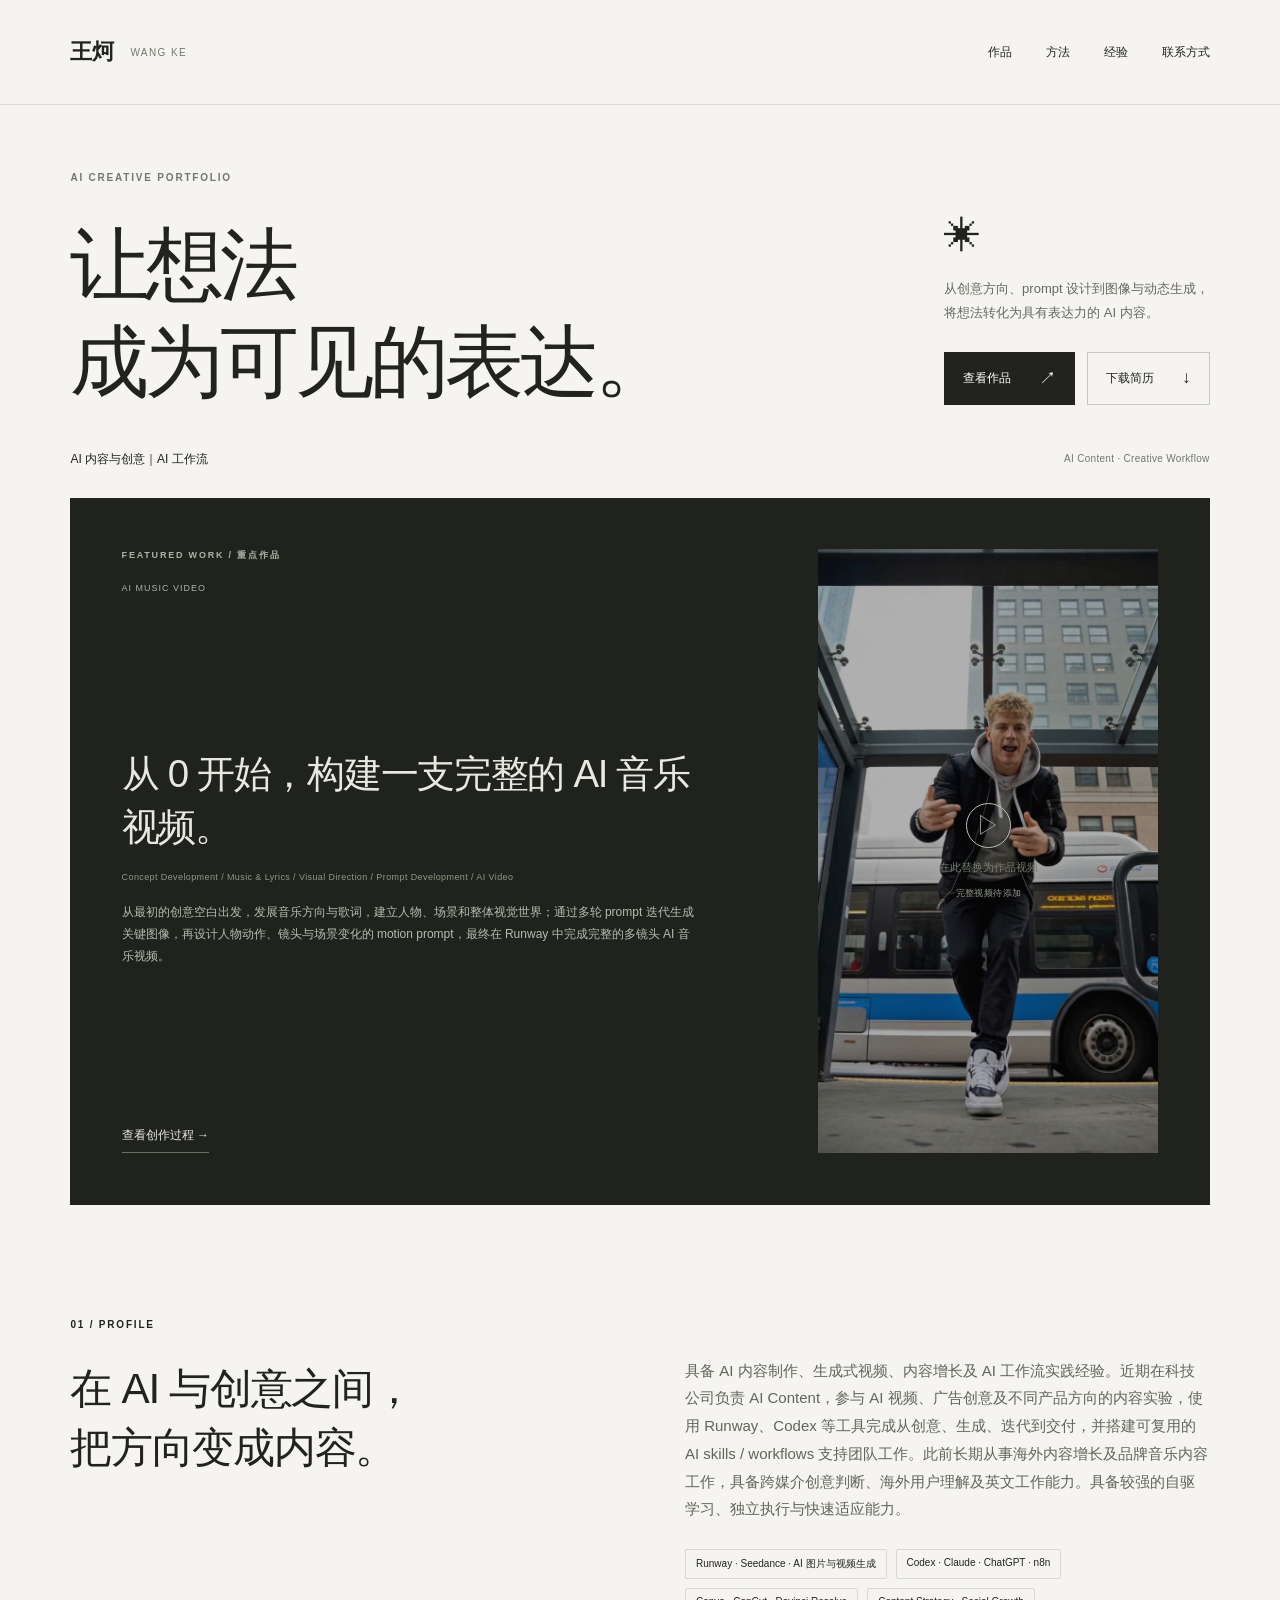
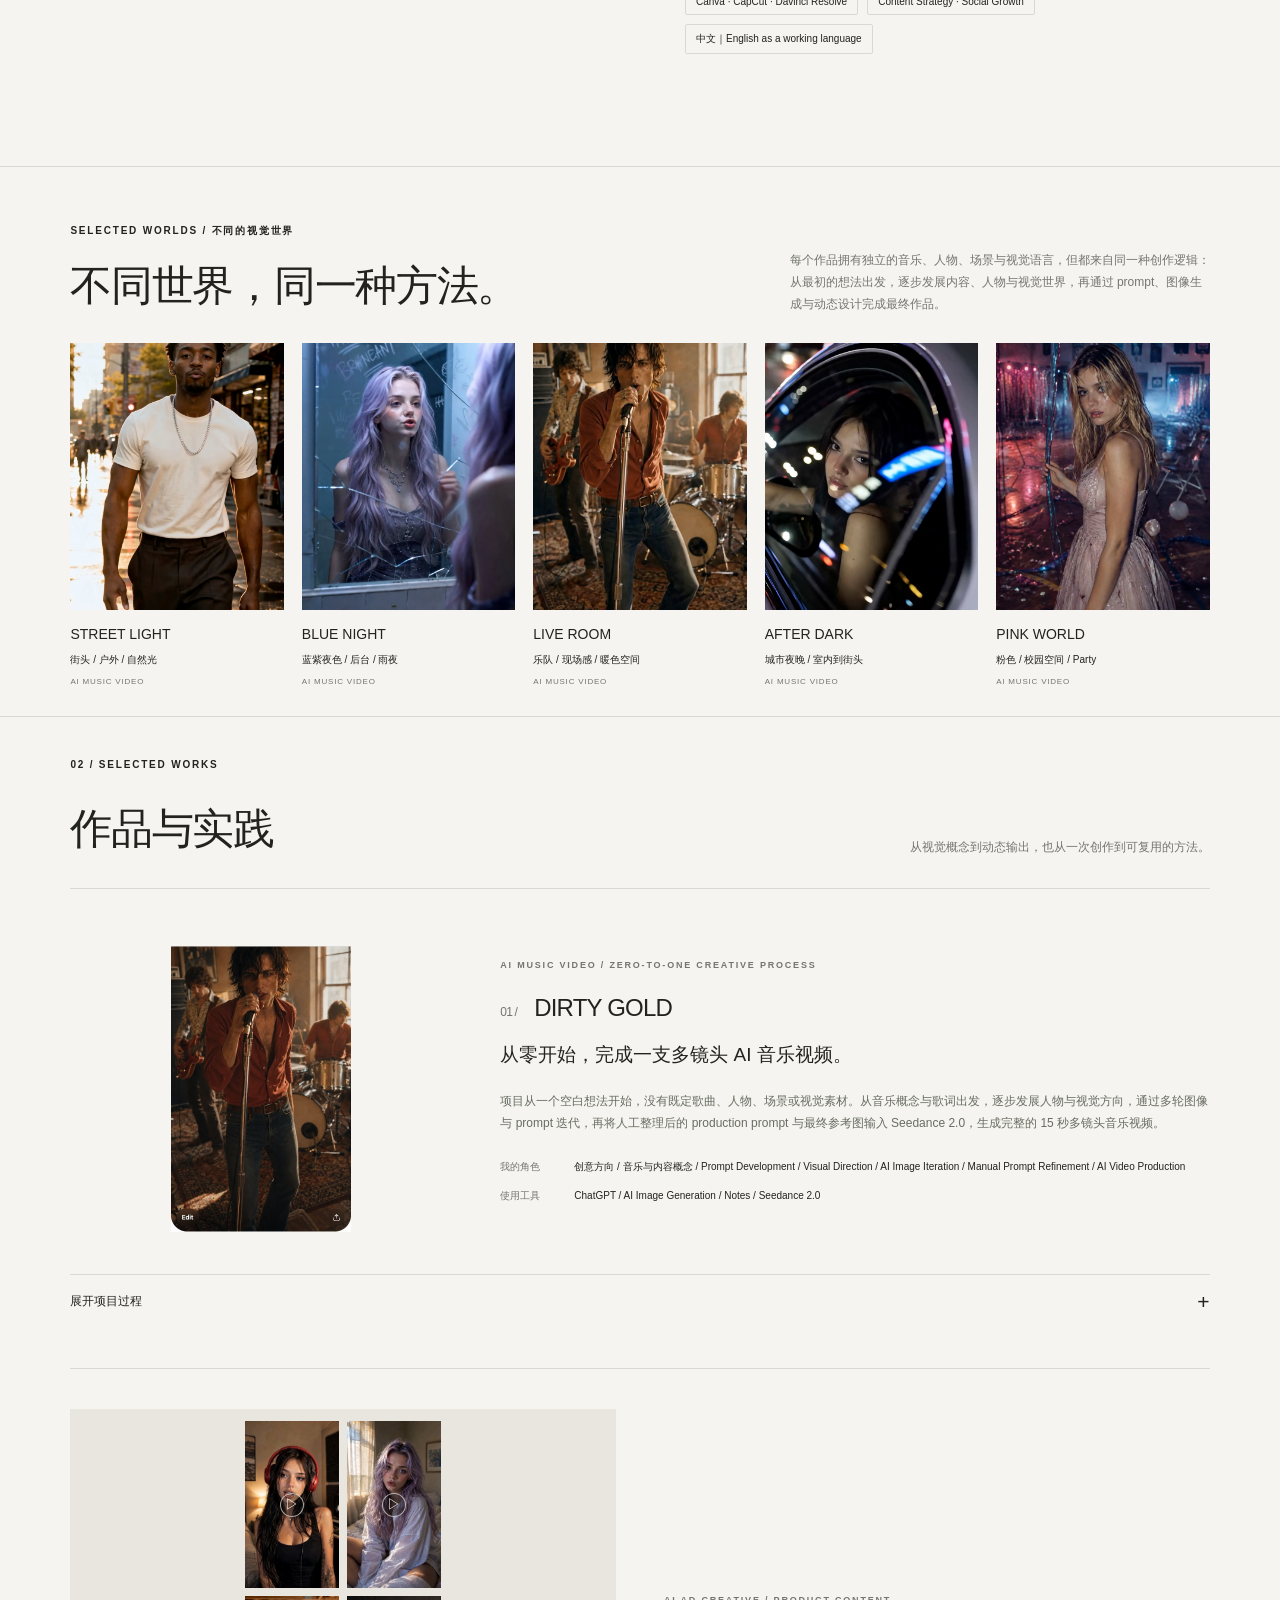
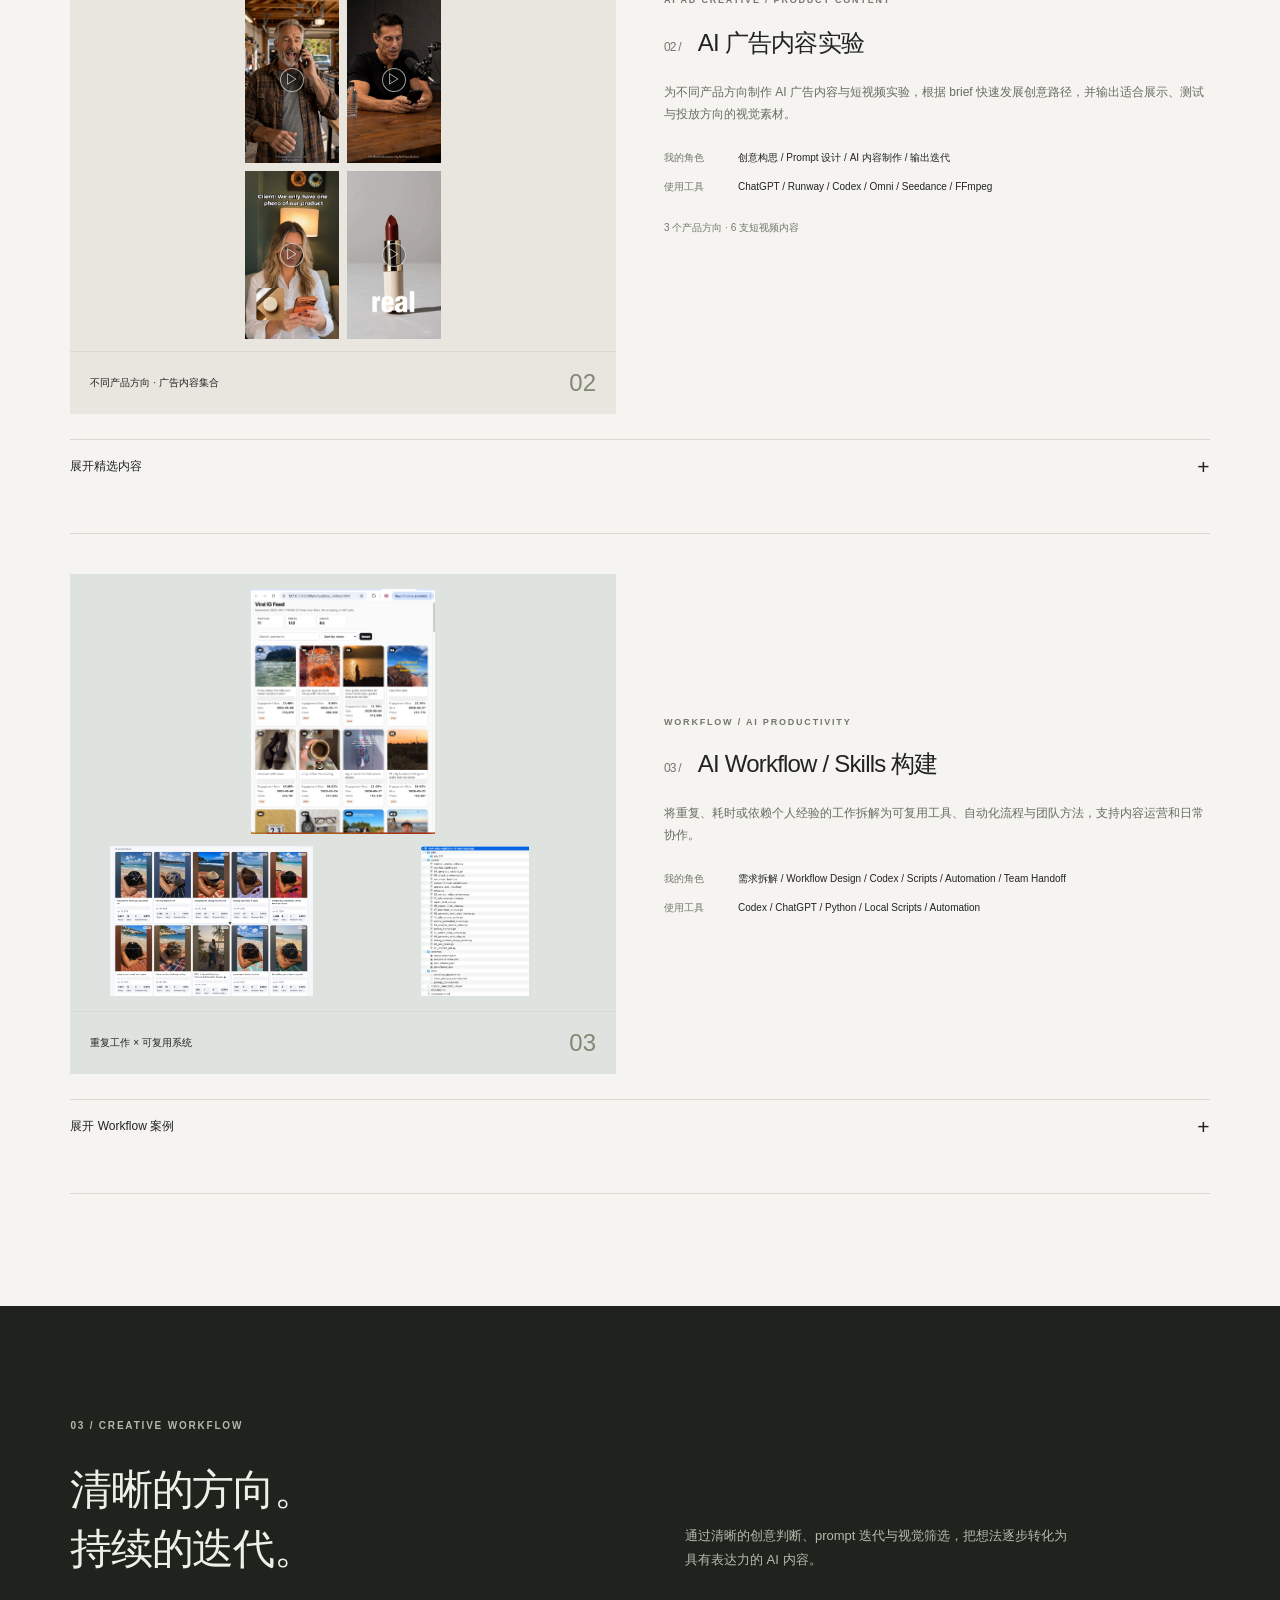
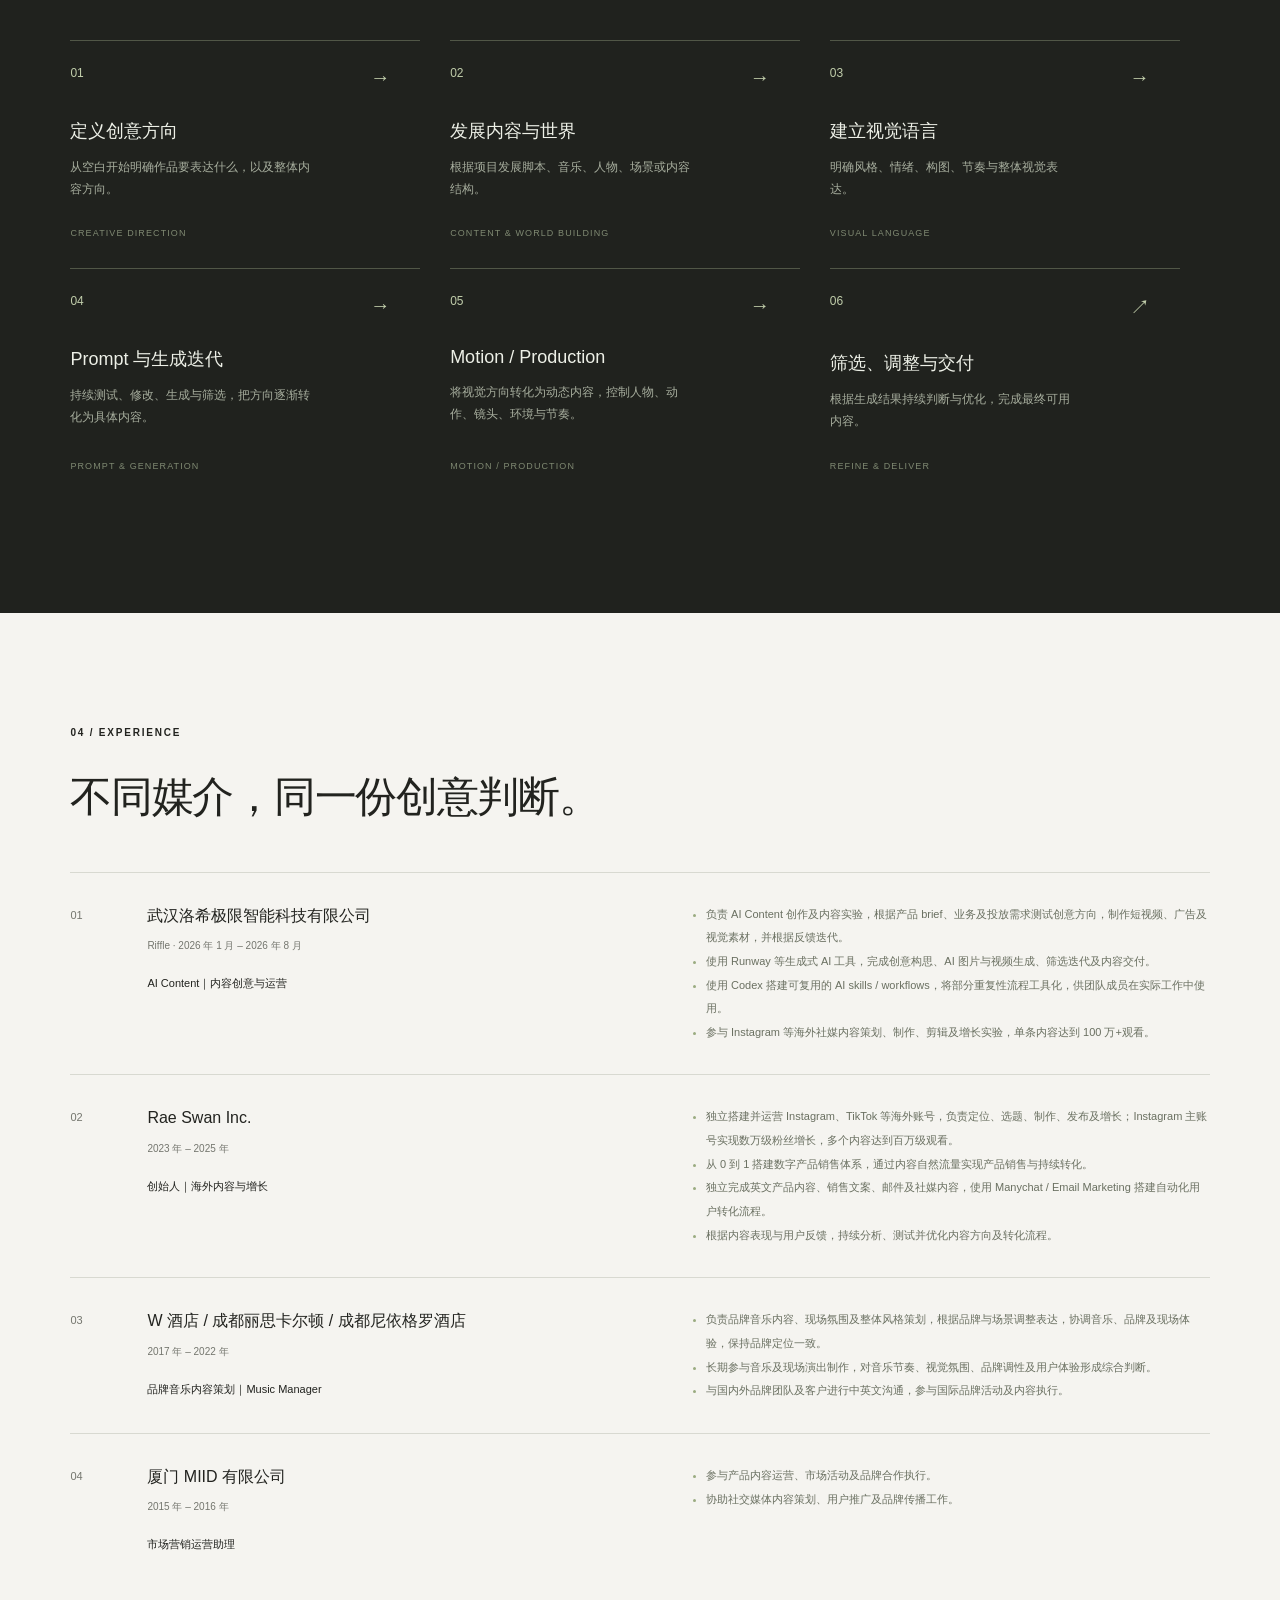
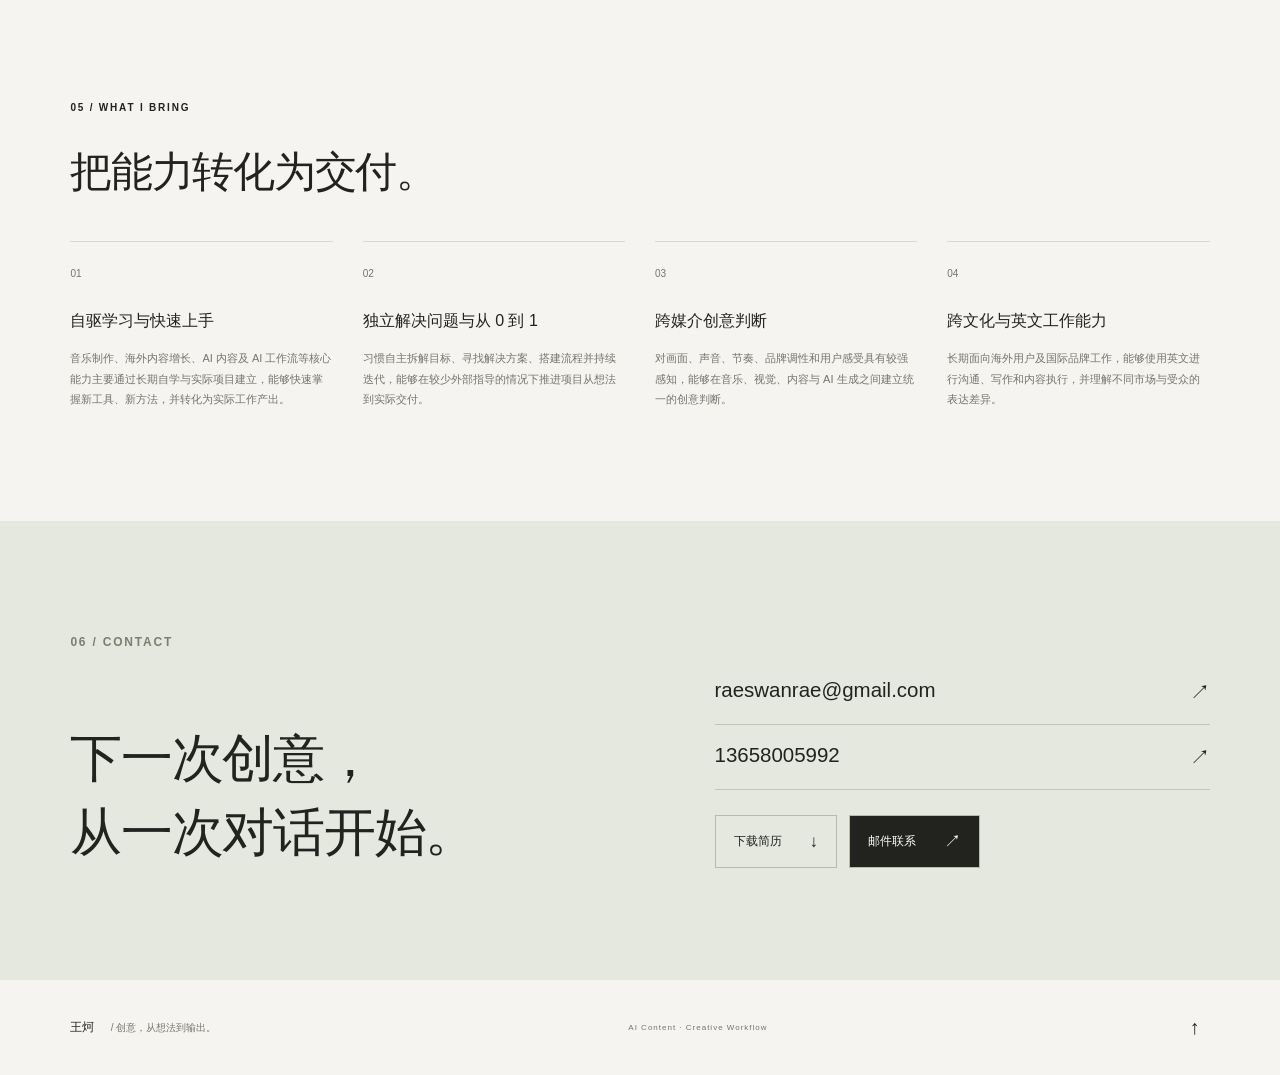
==== index.html @ db02053e "Initial portfolio deployment" ====
<!DOCTYPE html>
<html lang="zh-CN">
<head>
  <meta charset="UTF-8">
  <meta name="viewport" content="width=device-width, initial-scale=1">
  <meta name="description" content="王炣的 AI 内容与创意作品集：生成式视频、视觉概念与可复用 AI 工作流。">
  <meta name="theme-color" content="#f5f4f0">
  <title>王炣 — AI 内容与创意</title>
  <link rel="stylesheet" href="styles.css">
  <script src="content.js" defer></script>
  <script src="script.js" defer></script>
  <script src="world-viewer.js" defer></script>
</head>
<body>
  <a class="skip-link" href="#main" id="skip"></a>
  <header id="header"></header>
  <main id="main"></main>
  <footer id="footer"></footer>
  <dialog id="lightbox"><form method="dialog"><button class="close" id="close-dialog"></button></form><div id="lightbox-content"></div></dialog>
  <div class="toast" id="toast" role="status"></div>
  <noscript>请启用 JavaScript 以查看作品集内容。</noscript>
</body>
</html>
---- styles.css ----
/* Foundation: warm paper, near-black ink, generous editorial spacing. */
:root{--paper:#f5f4f0;--ink:#22231f;--muted:#74766e;--line:#d8d9d1;--white:#fff;--dark:#20221e;--accent:#d8ef87;--max:1320px;--gutter:clamp(24px,5.5vw,88px)}
*{box-sizing:border-box}html{scroll-behavior:smooth;scroll-padding-top:100px}body{margin:0;background:var(--paper);color:var(--ink);font-family:Arial,"PingFang SC","Microsoft YaHei",sans-serif;-webkit-font-smoothing:antialiased}a{color:inherit;text-decoration:none}button{font:inherit;color:inherit;cursor:pointer}button,a,summary{-webkit-tap-highlight-color:transparent}button:focus-visible,a:focus-visible,summary:focus-visible{outline:2px solid #719226;outline-offset:6px}::selection{background:var(--accent);color:var(--ink)}h1,h2,h3,h4,p{margin:0}h1,h2,h3{font-weight:500}p{line-height:1.85}img,video{display:block;width:100%}button{border:0} .wrap{max-width:var(--max);margin:auto;padding-left:var(--gutter);padding-right:var(--gutter)}.section{padding-top:112px;padding-bottom:112px}.eyebrow{font-family:Arial,sans-serif;font-size:10px;letter-spacing:1.8px;font-weight:600;line-height:1.5;margin-bottom:27px}.skip-link{position:fixed;top:-100px;left:20px;padding:15px;background:var(--ink);color:white;z-index:100}.skip-link:focus{top:10px}
/* Navigation */
header{position:relative;z-index:20;max-width:var(--max);margin:auto;height:105px;padding:0 var(--gutter);display:flex;justify-content:space-between;align-items:center;border-bottom:1px solid var(--line)}.wordmark{font-size:22px;font-weight:600;display:flex;gap:16px;align-items:center}.wordmark span{font:10px Arial,sans-serif;letter-spacing:1.4px;color:var(--muted)}nav{display:flex;gap:34px;font-size:12px}nav a{position:relative;padding:10px 0}nav a:after{content:"";position:absolute;height:1px;bottom:2px;left:0;width:0;background:var(--ink);transition:width .2s}nav a:hover:after{width:100%}.menu-toggle{display:none}
/* Hero */
.hero{padding-top:65px}.hero>.eyebrow{color:var(--muted);margin-bottom:32px}.hero-heading{display:grid;grid-template-columns:1.4fr 1fr;gap:40px;align-items:end}h1{font-size:clamp(48px,6.2vw,86px);line-height:1.22;letter-spacing:-4px;font-weight:500}.hero-aside{max-width:335px;margin-left:auto;padding-bottom:6px}.tiny-cross{font-size:37px;display:block;line-height:1;margin-bottom:22px}.hero-aside p{font-size:13px;color:#666960}.actions{display:flex;gap:12px;flex-wrap:wrap;margin-top:27px}.button{display:inline-flex;align-items:center;justify-content:space-between;gap:28px;border:1px solid #c6c8be;padding:14px 18px;font-size:12px;min-height:46px;transition:background .2s,transform .2s}.button:hover{background:#e5e7de;transform:translateY(-2px)}.button.primary{background:var(--ink);border-color:var(--ink);color:var(--white)}.button.primary:hover{background:#42483a}.button span{font-size:17px}.hero-baseline{display:flex;justify-content:space-between;align-items:center;gap:20px;margin:37px 0 28px;font-size:12px}.hero-baseline>span{font:10px Arial,sans-serif;letter-spacing:.3px;color:var(--muted)}
/* Section rhythm */
h2{font-size:clamp(29px,3.3vw,45px);line-height:1.4;letter-spacing:-1.3px}.intro{display:grid;grid-template-columns:1fr 1fr;gap:90px;border-bottom:1px solid var(--line)}.intro-text{padding-top:40px;font-size:15px;color:#61665b}.tags{display:flex;gap:9px;flex-wrap:wrap;margin-top:26px}.tags span{font-size:10px;border:1px solid var(--line);padding:7px 10px;border-radius:2px}.section-heading{display:flex;align-items:flex-end;justify-content:space-between;gap:32px}.section-heading>p{max-width:300px;font-size:12px;color:var(--muted)}.asset-note{display:flex;gap:8px;align-items:center;font-size:10px;color:var(--muted);margin:26px 0 38px}.asset-note>span{width:5px;height:5px;border-radius:50%;background:#828d6a}.cases{border-top:1px solid var(--line)}.case{display:grid;grid-template-columns:1fr 1fr;gap:48px;padding:40px 0;border-bottom:1px solid var(--line);align-items:start}.case-cover{position:relative;background:#e7e9e1}.case-cover>.media{aspect-ratio:1.24}.cover-caption{display:flex;justify-content:space-between;align-items:center;border-top:1px solid #d7dacf;padding:17px 20px;font-size:10px}.cover-caption>span:last-child{font:24px Arial,sans-serif;color:#818875}.case:nth-child(2) .case-cover{background:#e9e5df}.case:nth-child(3) .case-cover{background:#dee3df}.case-info>.eyebrow{font-size:9px;color:var(--muted);margin:9px 0 17px}.case-info h3{font-size:24px;line-height:1.5;letter-spacing:-.8px;display:flex;gap:17px;align-items:baseline}.case-info h3>span{font:12px Arial,sans-serif;color:var(--muted);white-space:nowrap}.case-info>p{font-size:12px;color:#686d61;margin-top:20px}.case-info dl{margin:23px 0}.case-info dl>div{display:grid;grid-template-columns:66px 1fr;gap:8px;margin:10px 0;font-size:10px;line-height:1.9}.case-info dt{color:var(--muted)}.case-info dd{margin:0}summary{list-style:none;cursor:pointer;display:flex;justify-content:space-between;align-items:center;padding:16px 0 7px;border-top:1px solid var(--line);font-size:12px}summary::-webkit-details-marker{display:none}.detail-plus{font-size:21px;font-weight:300;transition:transform .2s}details[open] .detail-plus{transform:rotate(45deg)}.case-expanded{padding-top:22px}.case-expanded h4{font-size:11px;font-weight:500;margin:18px 0 12px}.case-expanded>p{font-size:11px;color:var(--muted);margin-bottom:12px}.process-chips{list-style:none;padding:0;display:flex;flex-wrap:wrap;gap:9px}.process-chips li{font-size:10px;padding:7px 9px;background:#e9ebe2}.process-chips li:not(:last-child):after{content:' →';color:#8a8f7f}.gallery{display:grid;grid-template-columns:repeat(3,minmax(0,1fr));gap:10px;margin-top:15px}.gallery figure{margin:0;min-width:0}.gallery .media{aspect-ratio:1}.gallery figcaption{font-size:9px;line-height:1.6;margin-top:8px;color:var(--muted)}.gallery figcaption>span{display:block;margin-bottom:4px}.gallery .placeholder{padding:8px;gap:7px}.gallery .placeholder-icon{font-size:20px;width:30px;height:30px}.gallery .placeholder>span:not(.placeholder-icon){font-size:9px}.gallery .placeholder small{display:none}
/* Media fallbacks and working lightbox */
.media{position:relative;aspect-ratio:16/9;background:#e6e8df;overflow:hidden}.case-cover .media{background:transparent}.placeholder{height:100%;display:flex;flex-direction:column;align-items:center;justify-content:center;gap:12px;padding:25px;text-align:center}.placeholder-icon{width:45px;height:45px;border:1px solid #bbc0b0;border-radius:50%;display:flex;align-items:center;justify-content:center;font:25px Arial,sans-serif;color:#8c947f}.placeholder>span:not(.placeholder-icon){font-size:11px;color:#737c67}.placeholder small{font:9px Arial,sans-serif;color:#929887;letter-spacing:.4px}.image-button{width:100%;height:100%;padding:0;display:block;background:transparent}.image-button img{height:100%;object-fit:cover;transition:transform .5s}.image-button:hover img{transform:scale(1.035)}.media video{height:100%;object-fit:contain;background:#171914}dialog{border:none;padding:55px 25px 25px;background:#f5f4f0;width:min(1100px,94vw);max-height:92vh}dialog::backdrop{background:#111b;backdrop-filter:blur(8px)}dialog form{position:absolute;right:20px;top:16px}.close{background:transparent;font-size:12px;padding:7px}.modal-open{overflow:hidden}#lightbox-content img{max-height:72vh;object-fit:contain}#lightbox-content p{font-size:12px;text-align:center;margin-top:15px}
/* Dark workflow */
.workflow{background:var(--dark);color:#edf0e7}.workflow .eyebrow{color:#b3b8a9}.workflow-header{display:grid;grid-template-columns:1fr 1fr;gap:90px}.workflow-header>p{font-size:13px;color:#b6bcac;align-self:end;max-width:390px;padding-bottom:6px}.steps{list-style:none;padding:0;margin:62px 0 0;display:grid;grid-template-columns:repeat(3,1fr);gap:0}.steps li{border-top:1px solid #515747;padding:25px 30px 30px 0;margin-right:30px;display:flex;flex-direction:column}.step-top{display:flex;justify-content:space-between;font:12px Arial,sans-serif;color:#c1ceab;margin-bottom:30px}.step-top span:last-child{font-size:20px}.steps h3{font-size:18px;margin-bottom:13px}.steps p{font-size:12px;color:#a7ae9e;max-width:250px;margin-bottom:28px}.steps small{font:9px Arial,sans-serif;letter-spacing:1.1px;color:#7f8972;margin-top:auto}
/* Experience, strengths, contact */
.experience{padding-bottom:50px}.experience h2{margin-bottom:46px}.experience-list article{display:grid;grid-template-columns:50px 1fr 1fr;gap:27px;border-top:1px solid var(--line);padding:30px 0}.experience-index{font:11px Arial,sans-serif;color:var(--muted);padding-top:6px}.experience-list h3{font-size:16px;line-height:1.65}.experience-extra{font:10px Arial,sans-serif;color:var(--muted);margin-top:10px}.experience-role{font-size:11px;margin-top:20px}.experience-list ul{padding-left:14px;margin:0;font-size:11px;line-height:2.15;color:#6a7061}.experience-list li::marker{color:#9aab80}.strengths{padding-top:65px}.strength-grid{display:grid;grid-template-columns:repeat(4,1fr);gap:30px;margin-top:40px}.strength-grid article{border-top:1px solid var(--line);padding-top:21px}.strength-number{font:10px Arial,sans-serif;color:var(--muted)}.strength-grid h3{font-size:16px;line-height:1.6;margin:27px 0 15px}.strength-grid p{font-size:11px;color:var(--muted)}.contact{background:#e5e8df}.contact-grid{display:grid;grid-template-columns:1.2fr 1fr;gap:50px;align-items:end}.contact h2{font-size:clamp(34px,4.1vw,57px)}.contact p{font-size:12px;color:#78816e;margin-top:22px}.contact .eyebrow{margin-top:0}.email-address{font:clamp(15px,1.6vw,22px) Arial,sans-serif;display:flex;justify-content:space-between;gap:18px;padding-bottom:18px;border-bottom:1px solid #bfc8b4;overflow-wrap:anywhere}.contact-actions>small{display:block;color:#78816e;font-size:10px;margin-top:13px}.contact-actions .actions{margin-top:25px}.contact-actions .button{border-color:#b4bda7}footer .wrap{min-height:95px;display:flex;align-items:center;justify-content:space-between;gap:24px;font-size:12px}footer small{font:8px Arial,sans-serif;letter-spacing:1px;color:var(--muted)}footer .footer-sub{font-size:10px;color:var(--muted);margin-left:13px}footer a{font-size:20px;padding:10px}.toast{position:fixed;bottom:25px;left:50%;transform:translate(-50%,20px);background:var(--ink);color:white;max-width:min(580px,calc(100% - 32px));width:max-content;padding:15px 23px;box-shadow:0 5px 30px #0002;z-index:60;opacity:0;visibility:hidden;transition:.2s;font-size:12px;line-height:1.8}.toast.visible{opacity:1;visibility:visible;transform:translate(-50%,0)}.reveal{transition:opacity .6s,transform .6s}.reveal:not(.in-view){opacity:.15;transform:translateY(12px)}
@media(min-width:1500px){:root{--gutter:70px}}
@media(max-width:1000px){.section{padding-top:85px;padding-bottom:85px}.hero-heading{grid-template-columns:1.3fr 1fr;gap:20px}h1{letter-spacing:-2.5px}.hero-aside{max-width:270px}.hero-aside p{font-size:11px}.hero-aside .actions{gap:7px}.button{gap:17px;padding:12px 13px}.hero-baseline{display:block}.hero-baseline>span{display:block;margin-top:7px}.intro,.workflow-header{gap:45px}.case{gap:28px}.case-info h3{font-size:20px}.strength-grid{grid-template-columns:repeat(2,1fr);gap:34px}.experience-list article{grid-template-columns:25px 1fr 1fr;gap:18px}.contact-grid{gap:35px}.footer-sub{display:none}}
@media(max-width:680px){html{scroll-padding-top:30px}header{height:78px}.wordmark{font-size:20px}.wordmark span{font-size:9px}nav{display:none;position:absolute;top:78px;left:0;right:0;padding:22px var(--gutter);background:var(--paper);border-bottom:1px solid var(--line);flex-direction:column;gap:7px;box-shadow:0 12px 18px #00000008}.menu-open nav{display:flex}.menu-toggle{display:flex;flex-direction:column;gap:6px;background:transparent;padding:12px}.menu-toggle span{width:22px;height:1px;background:var(--ink);transition:transform .2s}.menu-open .menu-toggle span:first-child{transform:translateY(3.5px) rotate(45deg)}.menu-open .menu-toggle span:last-child{transform:translateY(-3.5px) rotate(-45deg)}.hero{padding-top:38px}.hero>.eyebrow{font-size:9px;margin-bottom:23px}.hero-heading{display:block}h1{font-size:clamp(38px,9vw,61px);letter-spacing:-2px;line-height:1.3}.hero-aside{max-width:none;margin-top:26px}.tiny-cross{display:none}.hero-aside p{font-size:12px}.hero-aside .actions{gap:10px;margin-top:22px}.button{padding:13px 16px;gap:25px}.hero-baseline{margin:25px 0 21px}.hero-baseline p{font-size:10px}.hero-baseline>span{font-size:8px;line-height:1.6}.section{padding-top:66px;padding-bottom:66px}.eyebrow{font-size:9px;margin-bottom:21px}.intro{grid-template-columns:1fr;gap:22px}.intro-text{padding-top:0;font-size:13px}.tags{margin-top:20px;gap:7px}.tags span{font-size:9px}h2{font-size:29px;letter-spacing:-.8px}.section-heading{display:block}.section-heading>p{margin-top:19px;max-width:100%;font-size:11px}.asset-note{font-size:9px;align-items:baseline;margin-bottom:27px}.asset-note>span{flex-shrink:0}.case{grid-template-columns:1fr;gap:24px;padding:28px 0 37px}.case-cover>.media{aspect-ratio:1.4}.case-info>.eyebrow{margin-top:0}.case-info h3{font-size:22px}.case-info>p{font-size:12px;margin-top:15px}.case-info dl>div{font-size:11px}.case-info dl{margin:20px 0}.workflow-header{grid-template-columns:1fr;gap:25px}.workflow-header>p{font-size:12px}.steps{grid-template-columns:1fr 1fr;margin-top:35px;column-gap:22px}.steps li{margin-right:0;padding-right:0;padding-bottom:26px}.step-top{margin-bottom:20px}.steps h3{font-size:15px}.steps p{font-size:11px;margin-bottom:23px}.steps small{font-size:8px;letter-spacing:.5px}.experience h2{font-size:27px;margin-bottom:30px}.experience-list article{grid-template-columns:22px 1fr;gap:12px;padding:26px 0}.experience-list ul{grid-column:2;margin-top:5px}.experience-list h3{font-size:15px}.experience-role{margin-top:13px}.strengths{padding-top:15px}.strength-grid{gap:30px 20px;margin-top:30px}.strength-grid h3{font-size:15px;margin-top:20px}.strength-grid p{font-size:11px}.contact-grid{grid-template-columns:1fr;gap:38px}.contact h2{font-size:35px}.contact p{font-size:11px}.email-address{font-size:19px}.contact .section{padding-bottom:55px}footer .wrap{min-height:88px;gap:10px;flex-wrap:wrap;position:relative;padding-top:20px;padding-bottom:20px}footer small{font-size:7px;flex-basis:85%;order:3;line-height:1.5}footer a{position:absolute;right:var(--gutter);top:22px}.gallery .placeholder>span:not(.placeholder-icon){font-size:8px}}
@media(prefers-reduced-motion:reduce){html{scroll-behavior:auto}*,*:before,*:after{transition:none!important;animation:none!important}.reveal:not(.in-view){opacity:1;transform:none}}
@media print{header nav,.actions,summary,.toast,footer a{display:none}.section{padding-top:30px;padding-bottom:30px}.reveal:not(.in-view){opacity:1;transform:none}.workflow{background:white;color:black}.workflow p,.steps p{color:#555}.case,.experience-list article{break-inside:avoid}}

/* Complete films: existing palette and type, new featured and worlds layouts. */
.featured{background:var(--dark);color:#e7e9e1;overflow:hidden;display:grid;grid-template-columns:minmax(0,1.4fr) minmax(0,1fr);grid-template-areas:"heading video" "copy video" "link video";column-gap:clamp(28px,4vw,56px);padding:clamp(28px,4vw,56px);text-align:left}
.featured-header{grid-area:heading;display:flex;flex-direction:column;align-items:flex-start;gap:20px;padding:0 0 27px;color:#aeb2a5}
.featured-header .eyebrow{margin:0;font-size:9px}.featured-header>span{font-size:9px;letter-spacing:1px}
.featured .media{background:#171914}.featured-media{grid-area:video;aspect-ratio:9/16;width:min(100%,340px,calc(70svh * 9 / 16));justify-self:end;align-self:center}.featured-media>video{object-fit:contain;width:100%;height:100%}
.featured-copy{grid-area:copy;min-width:0;align-self:center;padding:0}.featured-copy h2{font-size:clamp(25px,3vw,40px)}
.featured-copy p{font-size:12px;color:#b6bcac;max-width:760px;margin-top:15px}
.featured-copy .featured-role{font-size:9px;letter-spacing:.4px;color:#8f9983}
.process-link{grid-area:link;justify-self:start;align-self:end;display:inline-block;font-size:12px;margin-top:25px;padding:8px 0;border-bottom:1px solid #69715e}
.process-link:hover{color:var(--accent)}
.media>video{height:100%;width:100%;object-fit:contain;background:#171914}
.media>img{position:absolute;inset:0;width:100%;height:100%;object-fit:contain}
.media>img+.placeholder{position:relative;background:#1115;color:white}
.video-play{position:absolute;inset:0;background:transparent;display:grid;place-items:center;width:100%;height:100%}
.play-circle{display:grid;place-items:center;width:72px;height:72px;border:1px solid #ffffffa0;border-radius:50%;background:#1116;color:white;font-size:32px;backdrop-filter:blur(5px);transition:background .2s,transform .2s}
.video-play:hover .play-circle{background:#1119;transform:scale(1.06)}
.worlds{border-bottom:1px solid var(--line)}.worlds .section-heading>p{max-width:420px}
.world-grid{display:grid;grid-template-columns:1fr 1fr;gap:45px 30px;margin-top:40px}
.world-caption{display:flex;align-items:baseline;justify-content:space-between;gap:16px;margin-top:18px}
.world-caption h3{font-size:20px}.world-caption>span{font-size:9px;color:var(--muted)}
.world>p{font-size:11px;color:var(--muted);margin-top:8px}
.process-step{margin:22px 0}.process-step>p{font-size:11px;color:var(--muted);line-height:1.85;margin-bottom:12px}.process-step .process-note{font-size:10px}
#lightbox-content video{max-height:72vh;background:#171914;object-fit:contain}
@media(max-width:680px){.featured{grid-template-columns:minmax(0,1fr);grid-template-areas:"heading" "copy" "video" "link";padding:22px 20px}.featured-header{padding:0 0 22px}.featured-copy{padding:0}.featured-copy h2{font-size:25px}.featured-copy .featured-role{line-height:1.9}.play-circle{height:54px;width:54px;font-size:26px}.world-grid{grid-template-columns:1fr;gap:30px}.worlds .section-heading>p{max-width:none}}

#case-1 .case-cover .image-button img{object-fit:contain;background:var(--dark)}
@media(max-width:680px){.featured-media{width:min(100%,340px,calc(70svh * 9 / 16));justify-self:center;margin-top:28px}.featured .process-link{margin-top:25px}}

/* Selected Worlds: full vertical artwork without cropping. */
.world .media{aspect-ratio:9/16}
.world .media>video,.world .media>img{width:100%;height:100%;object-fit:contain}
.world .world-descriptor{color:var(--ink)}
@media(hover:hover) and (pointer:fine){.world:hover .play-circle{transform:translateY(-3px);background:#1119}}

/* Compact visual index; full films retain their original modal presentation. */
.worlds.section{padding-top:56px;padding-bottom:28px}
.worlds .eyebrow{margin-bottom:18px}
.worlds .world-grid{grid-template-columns:repeat(5,minmax(0,1fr));gap:24px 18px;margin-top:28px}
.worlds .world{min-width:0}
.worlds .world .media{aspect-ratio:4/5}
.worlds .world .media>video,.worlds .world .media>img{object-fit:cover;object-position:center}
.worlds .world-caption{margin-top:14px}
.worlds .world-caption h3{font-size:14px;line-height:1.5}
.worlds .world-descriptor{font-size:10px;line-height:1.7;margin-top:6px}
.worlds .world-category{font-size:8px;letter-spacing:.8px;line-height:1.5;margin-top:8px}
.worlds .play-circle{width:42px;height:42px;font-size:21px}
.worlds + .works.section{padding-top:40px}
@media(max-width:1000px){.worlds .world-grid{grid-template-columns:repeat(3,minmax(0,1fr))}}
@media(max-width:680px){.worlds.section{padding-top:46px}.worlds .world-grid{grid-template-columns:repeat(2,minmax(0,1fr));gap:28px 16px}.worlds .world-caption h3{font-size:13px}}
@media(max-width:380px){.worlds .world-grid{grid-template-columns:minmax(0,1fr)}}

/* Case 01 only: curated, full-width process evidence. */
#case-1.case-dirty{display:block}
#case-1 .dirty-overview{display:grid;grid-template-columns:minmax(0,.7fr) minmax(0,1.3fr);gap:48px;align-items:center}
#case-1 .dirty-cover{width:180px;max-width:100%;justify-self:center}
#case-1 .dirty-cover .media{aspect-ratio:9/16;background:transparent}
#case-1 .dirty-cover img{object-fit:contain}
#case-1 .dirty-subtitle{font-size:19px;font-weight:500;line-height:1.6;margin-top:14px}
#case-1 .dirty-details{margin-top:25px}
#case-1 .dirty-stage{display:grid;grid-template-columns:minmax(0,1fr) minmax(0,2fr);gap:32px;padding:28px 0;border-bottom:1px solid var(--line);align-items:center}
#case-1 .dirty-stage-copy .eyebrow{margin-bottom:12px;font-size:9px}
#case-1 .dirty-stage-copy h3{font-size:20px;line-height:1.55;margin-bottom:14px}
#case-1 .dirty-stage-copy>p{font-size:12px;color:var(--muted)}
#case-1 .dirty-signal{display:block;font-size:8px;line-height:1.8;letter-spacing:.5px;color:var(--muted);margin-top:18px}
#case-1 .dirty-stage-evidence{display:grid;grid-template-columns:repeat(2,minmax(0,1fr));gap:20px;align-items:start;min-width:0}
#case-1 .dirty-evidence{margin:0;min-width:0}
#case-1 .dirty-evidence-button{display:block;width:100%;padding:0;background:transparent}
#case-1 .dirty-evidence img{width:100%;height:auto;max-height:340px;object-fit:contain}
#case-1 .dirty-evidence figcaption{margin-top:12px}
#case-1 .dirty-evidence figcaption>span{font-size:9px;letter-spacing:.4px}
#case-1 .dirty-evidence figcaption>p{font-size:11px;color:var(--muted);margin-top:6px;line-height:1.7}
#case-1 .dirty-music{grid-template-columns:minmax(0,2fr) minmax(0,1fr)}
#case-1 .dirty-music .dirty-stage-copy{grid-column:2;grid-row:1}
#case-1 .dirty-music .dirty-stage-evidence{grid-column:1;grid-row:1;align-items:center}
#case-1 .dirty-music-excerpt h4{font-size:12px;font-weight:500}
#case-1 .dirty-music-excerpt ul{list-style:none;padding:0;margin:12px 0;font-size:10px;line-height:1.8;color:var(--muted)}
#case-1 .dirty-music-excerpt blockquote{margin:16px 0 0;border-left:1px solid var(--line);padding-left:14px;font-size:11px;line-height:1.9}
#case-1 .dirty-iterations{display:block}
#case-1 .dirty-iterations .dirty-stage-copy{display:grid;grid-template-columns:1fr 2fr;gap:0 32px;align-items:start;margin-bottom:20px}
#case-1 .dirty-iterations .dirty-stage-copy .eyebrow{grid-column:1}
#case-1 .dirty-iterations .dirty-stage-copy h3{grid-column:1;margin-bottom:0}
#case-1 .dirty-iterations .dirty-stage-copy>p{grid-column:2;grid-row:1 / 3}
#case-1 .dirty-iterations .dirty-stage-evidence{grid-template-columns:repeat(3,minmax(0,1fr));gap:25px}
#case-1 .dirty-iterations .dirty-evidence img{height:320px;object-fit:contain}
#case-1 .dirty-refinement .dirty-evidence img{height:235px;object-fit:contain}
#case-1 .dirty-production .dirty-stage-evidence{grid-template-columns:minmax(0,1fr)}
#case-1 .dirty-production-tags{display:flex;gap:8px 12px;flex-wrap:wrap;justify-content:center;font-size:8px;color:var(--muted);letter-spacing:.5px}
#case-1 .dirty-film{border-bottom:0}
#case-1 .dirty-film .dirty-stage-evidence{display:block}
#case-1 .dirty-film-media{aspect-ratio:9/16;width:min(100%,300px);margin:auto}
#case-1 .dirty-film-media video{object-fit:contain}
@media(max-width:1000px){#case-1 .dirty-overview{gap:28px}#case-1 .dirty-stage{gap:22px}#case-1 .dirty-iterations .dirty-evidence img{height:280px}}
@media(max-width:680px){#case-1 .dirty-overview{grid-template-columns:minmax(0,1fr);gap:24px}#case-1 .dirty-cover{width:160px}#case-1 .dirty-stage{grid-template-columns:minmax(0,1fr);gap:20px;padding:25px 0}#case-1 .dirty-music .dirty-stage-copy,#case-1 .dirty-music .dirty-stage-evidence{grid-column:auto;grid-row:auto}#case-1 .dirty-iterations .dirty-stage-copy{display:block}#case-1 .dirty-iterations .dirty-stage-copy h3{margin-bottom:14px}#case-1 .dirty-iterations .dirty-stage-evidence{gap:10px}#case-1 .dirty-iterations .dirty-evidence img{height:190px}#case-1 .dirty-evidence figcaption>span{font-size:8px}#case-1 .dirty-evidence figcaption>p{font-size:10px}#case-1 .dirty-refinement .dirty-evidence img{height:auto}#case-1 .dirty-stage-evidence{gap:14px}#case-1 .dirty-film-media{width:min(100%,280px)}}

/* Case 02: commercial collection, three anonymous product directions. */
#case-2.case-ads{display:block}
#case-2 .ad-overview{display:grid;grid-template-columns:1fr 1fr;gap:48px;align-items:center}
#case-2 .ad-preview{background:#e9e5df}
#case-2 .ad-mosaic{max-width:196px;margin:auto;display:grid;grid-template-columns:repeat(2,minmax(0,1fr));gap:8px;padding:12px 0}
#case-2 .ad-card{margin:0;min-width:0}
#case-2 .ad-play{display:block;position:relative;width:100%;aspect-ratio:9/16;padding:0;background:var(--dark);overflow:hidden}
#case-2 .ad-play img{width:100%;height:100%;object-fit:cover}
#case-2 .ad-play-mark{position:absolute;left:50%;top:50%;transform:translate(-50%,-50%);display:grid;place-items:center;width:40px;height:40px;border:1px solid #fff9;border-radius:50%;color:white;background:#1115;font-size:22px;transition:background .2s}
#case-2 .ad-mosaic .ad-play-mark{width:24px;height:24px;font-size:14px}
#case-2 .ad-play:hover .ad-play-mark{background:#1119}
#case-2 .ad-card figcaption{font-size:10px;margin-top:10px;color:var(--muted)}
#case-2 .ad-support{font-size:10px;color:var(--muted)}
#case-2 .ad-gallery-toggle{display:block;background:transparent;text-align:left;font-size:12px;border-top:1px solid var(--line);margin-top:25px;padding:17px 0;width:100%}
#case-2 .ad-gallery-intro{font-size:12px;color:var(--muted);padding:28px 0 22px;max-width:700px}
#case-2 .ad-group{display:grid;grid-template-columns:1fr 1fr;gap:48px;padding:25px 0;border-top:1px solid var(--line);align-items:center}
#case-2 .ad-group .eyebrow{font-size:9px;margin-bottom:14px}
#case-2 .ad-group h3{font-size:20px;line-height:1.5}
#case-2 .ad-group p{font-size:12px;color:var(--muted);margin-top:15px}
#case-2 .ad-group .ad-tools{font-size:10px;color:var(--ink)}
#case-2 .ad-group .ad-group-caption{font-size:10px}
#case-2 .ad-pair{display:grid;grid-template-columns:repeat(2,minmax(0,1fr));gap:18px;max-width:330px;width:100%;justify-self:center}
@media(max-width:1000px){#case-2 .ad-overview,#case-2 .ad-group{gap:28px}}
@media(max-width:680px){#case-2 .ad-overview,#case-2 .ad-group{grid-template-columns:minmax(0,1fr);gap:24px}#case-2 .ad-mosaic{max-width:180px}#case-2 .ad-group{padding:25px 0}#case-2 .ad-pair{max-width:300px}}

#case-2 .ad-mosaic .ad-play>video{position:absolute;inset:0;width:100%;height:100%;object-fit:cover;z-index:1}
#case-2 .ad-mosaic .ad-play-mark{z-index:2}

/* Case 03 only: three independent workflow examples. */
#case-3.case-workflows{display:block}
#case-3 .wf-overview{display:grid;grid-template-columns:1fr 1fr;gap:48px;align-items:center}
#case-3 .wf-preview{background:#dee3df}
#case-3 .wf-collage{display:grid;grid-template-columns:1fr 1fr;gap:12px;padding:15px}
#case-3 .wf-evidence{margin:0;min-width:0}
#case-3 .wf-evidence button{display:block;width:100%;padding:0;background:transparent}
#case-3 .wf-evidence img{width:100%;height:auto;max-height:360px;object-fit:contain}
#case-3 .wf-collage .wf-evidence:first-child{grid-column:1 / -1}
#case-3 .wf-collage .wf-evidence:first-child img{max-height:245px}
#case-3 .wf-collage .wf-evidence:not(:first-child) img{height:150px;object-fit:contain}
#case-3 .wf-toggle{display:block;background:transparent;text-align:left;font-size:12px;border-top:1px solid var(--line);margin-top:25px;padding:17px 0;width:100%}
#case-3 .wf-intro{font-size:12px;color:var(--muted);max-width:730px;padding:28px 0 22px}
#case-3 .wf-example{display:grid;grid-template-columns:minmax(0,.85fr) minmax(0,1.15fr);gap:28px 36px;align-items:center;padding:28px 0;border-top:1px solid var(--line)}
#case-3 .wf-copy .eyebrow{font-size:9px;margin-bottom:10px}
#case-3 .wf-category{font-size:8px;color:var(--muted);letter-spacing:1px;margin-bottom:10px}
#case-3 .wf-copy h3{font-size:21px;line-height:1.5}
#case-3 .wf-copy dl{margin:20px 0}
#case-3 .wf-copy dl>div{margin:15px 0}
#case-3 .wf-copy dt{font-size:8px;letter-spacing:1px;color:var(--muted);margin-bottom:7px}
#case-3 .wf-copy dd{font-size:12px;line-height:1.85;margin:0;color:var(--muted)}
#case-3 .wf-tags{display:flex;flex-wrap:wrap;gap:7px 12px;font-size:8px;letter-spacing:.4px;color:var(--muted)}
#case-3 .wf-proof-pair{display:grid;grid-template-columns:minmax(0,1fr);gap:16px}
#case-3 .wf-proof-pair .wf-evidence img{max-height:190px}
#case-3 .wf-sop{grid-column:1 / -1;display:grid;grid-template-columns:minmax(0,1fr) minmax(0,1fr);gap:36px;border-top:1px solid var(--line);padding-top:22px;align-items:center}
#case-3 .wf-sop .eyebrow{font-size:8px;margin-bottom:10px}
#case-3 .wf-sop h4{font-size:15px;font-weight:500;line-height:1.6}
#case-3 .wf-sop p{font-size:11px;color:var(--muted);margin-top:12px;max-width:490px}
#case-3 .wf-sop .wf-evidence img{max-height:150px}
@media(max-width:1000px){#case-3 .wf-overview{gap:28px}#case-3 .wf-example{gap:24px}}
@media(max-width:680px){#case-3 .wf-overview,#case-3 .wf-example,#case-3 .wf-sop{grid-template-columns:minmax(0,1fr);gap:24px}#case-3 .wf-collage .wf-evidence:not(:first-child) img{height:115px}#case-3 .wf-sop .wf-evidence img{max-height:170px}#case-3 .wf-copy h3{font-size:20px}}
/* Shared case disclosure row, kept at the top of each expanded section. */
.case .case-toggle{display:flex;align-items:center;justify-content:space-between;width:100%;min-height:54px;margin:25px 0 0;padding:16px 0;border:0;border-top:1px solid var(--line);background:transparent;text-align:left;font-size:12px;font-weight:400;cursor:pointer;list-style:none;transition:color .2s,background .2s}
.case details .case-toggle{margin-top:0}.case .case-toggle:hover{background:#e9ebe255}.case-toggle-icon{font-size:21px;font-weight:300;line-height:1}.case-toggle::-webkit-details-marker{display:none}
.works>.cases{margin-top:30px}.phone-address{margin-top:18px}
#case-3 .wf-example{grid-template-columns:minmax(0,1fr) minmax(0,1fr)}
#case-3 .wf-proof .wf-evidence img{max-height:540px;object-fit:contain}
#case-3 .wf-sop{grid-template-columns:minmax(0,.7fr) minmax(0,1.1fr)}
#case-3 .wf-sop .wf-evidence img{max-height:490px;object-fit:contain}
/* Poster-only Selected Worlds grid. */
.world-surface{display:block;width:100%;aspect-ratio:4/5;position:relative;padding:0;background:transparent;cursor:pointer;transition:transform .3s,box-shadow .3s;isolation:isolate}
.world-surface>img,.world-surface>video{display:block;width:100%;height:100%;object-fit:cover}
.world-surface>video{position:absolute;inset:0;pointer-events:none}
@media(hover:hover) and (pointer:fine){.world-surface:hover{transform:translateY(-4px) scale(1.02);box-shadow:0 10px 23px #20221e20}}
/* Gallery-style world viewer with quiet custom playback controls. */
dialog.world-viewer{width:min(1080px,96vw);max-width:none;height:min(860px,96dvh);max-height:96dvh;padding:22px 26px;background:var(--dark);color:#e7e9e1;overflow:hidden}
.world-viewer::backdrop{background:#10110fec;backdrop-filter:blur(10px)}
.wv-shell{height:100%;display:flex;flex-direction:column;min-height:0;background:var(--dark)}
.wv-shell:fullscreen{padding:22px 5vw;width:100%;height:100%}
.wv-head{display:flex;align-items:center;justify-content:space-between;flex-shrink:0;height:36px;margin-bottom:12px}
.wv-count{font-size:10px;letter-spacing:2px;color:#aeb2a5}
.world-viewer button{background:transparent;color:inherit;border:0;cursor:pointer}
.wv-close{font-size:28px;width:44px;height:44px}.wv-stage{display:grid;grid-template-columns:minmax(0,1fr) minmax(0,2.1fr) minmax(0,1fr);gap:36px;flex:1;min-height:0;align-items:center}
.wv-current{height:100%;min-height:0;display:flex;flex-direction:column;align-items:center}
.wv-video-box{position:relative;flex:1;min-height:0;width:100%;display:flex;align-items:center;justify-content:center;touch-action:pan-y}
.wv-video{height:100%;width:100%;object-fit:contain;cursor:pointer}
.wv-status{position:absolute;left:8px;right:8px;bottom:12px;text-align:center;font-size:11px;pointer-events:none}
.wv-title{font-size:17px;line-height:1.5;letter-spacing:.6px;margin-top:12px}.wv-descriptor{font-size:10px;line-height:1.7;color:#aeb2a5;margin-top:3px}
.wv-controls{display:grid;grid-template-columns:40px minmax(0,1fr) 40px 40px;gap:8px;align-items:center;width:100%;margin-top:10px}
.wv-controls button,.wv-nav button{min-width:40px;min-height:40px;font-size:21px}.wv-controls button:hover,.wv-nav button:hover,.wv-close:hover{color:var(--accent)}
.wv-seek{width:100%;accent-color:#b7c3a5;cursor:pointer;margin:0;height:20px}
.wv-neighbor{display:flex;flex-direction:column;align-items:center;justify-content:center;gap:20px;opacity:.55;transition:opacity .25s,transform .25s;min-width:0}
.wv-neighbor img{width:min(100%,150px);aspect-ratio:9/16;object-fit:cover;max-height:45dvh}
.wv-neighbor span{font-size:25px}.wv-neighbor:hover{opacity:.9;transform:translateY(-3px)}
.wv-nav{display:none;justify-content:space-between;width:100%}
@media(max-width:680px){#case-3 .wf-example,#case-3 .wf-sop{grid-template-columns:minmax(0,1fr)}#case-3 .wf-sop .wf-evidence img{max-height:460px}dialog.world-viewer{width:100vw;height:100dvh;max-height:100dvh;max-width:100vw;margin:0;padding:10px 18px calc(10px + env(safe-area-inset-bottom))}.wv-stage{grid-template-columns:minmax(0,1fr);gap:0}.wv-neighbor{display:none}.wv-nav{display:flex}.wv-head{margin-bottom:8px}.wv-title{font-size:15px;margin-top:8px}.wv-controls{margin-top:6px}.wv-shell:fullscreen{padding:10px 18px}}
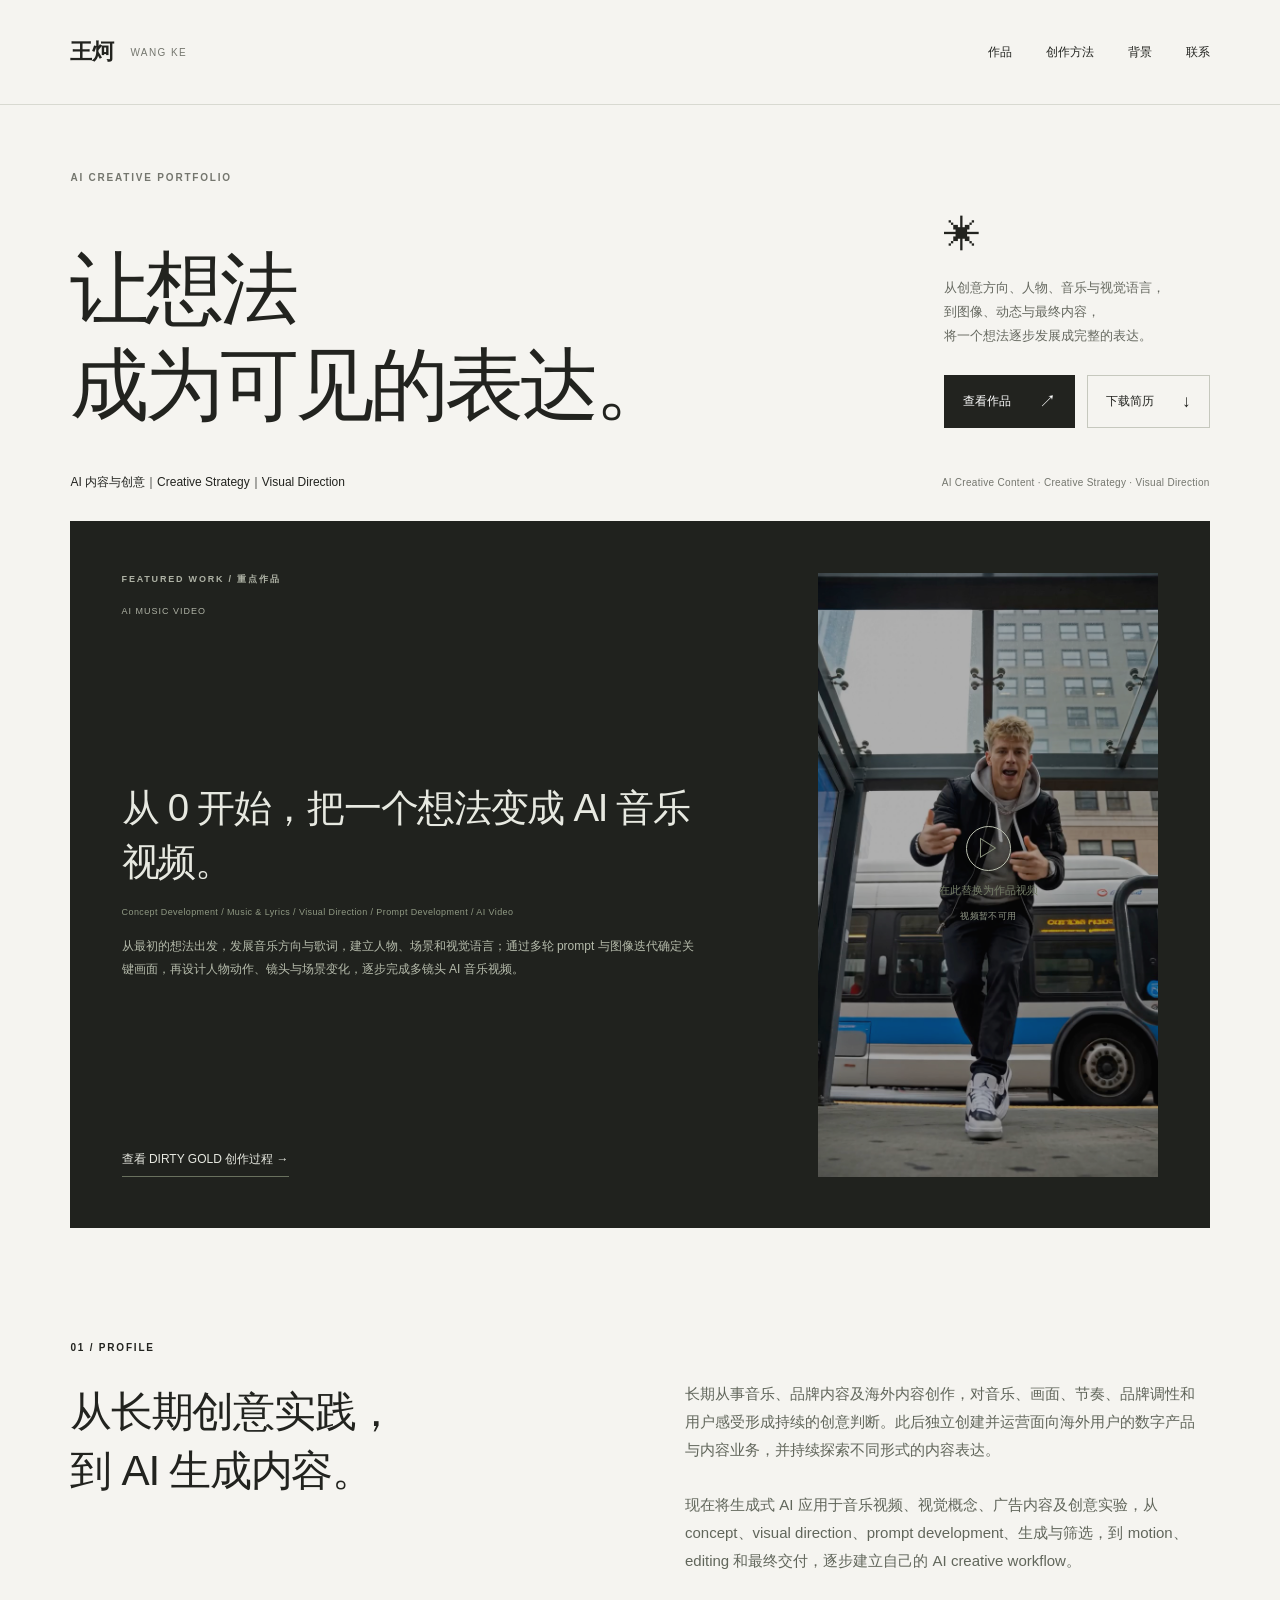
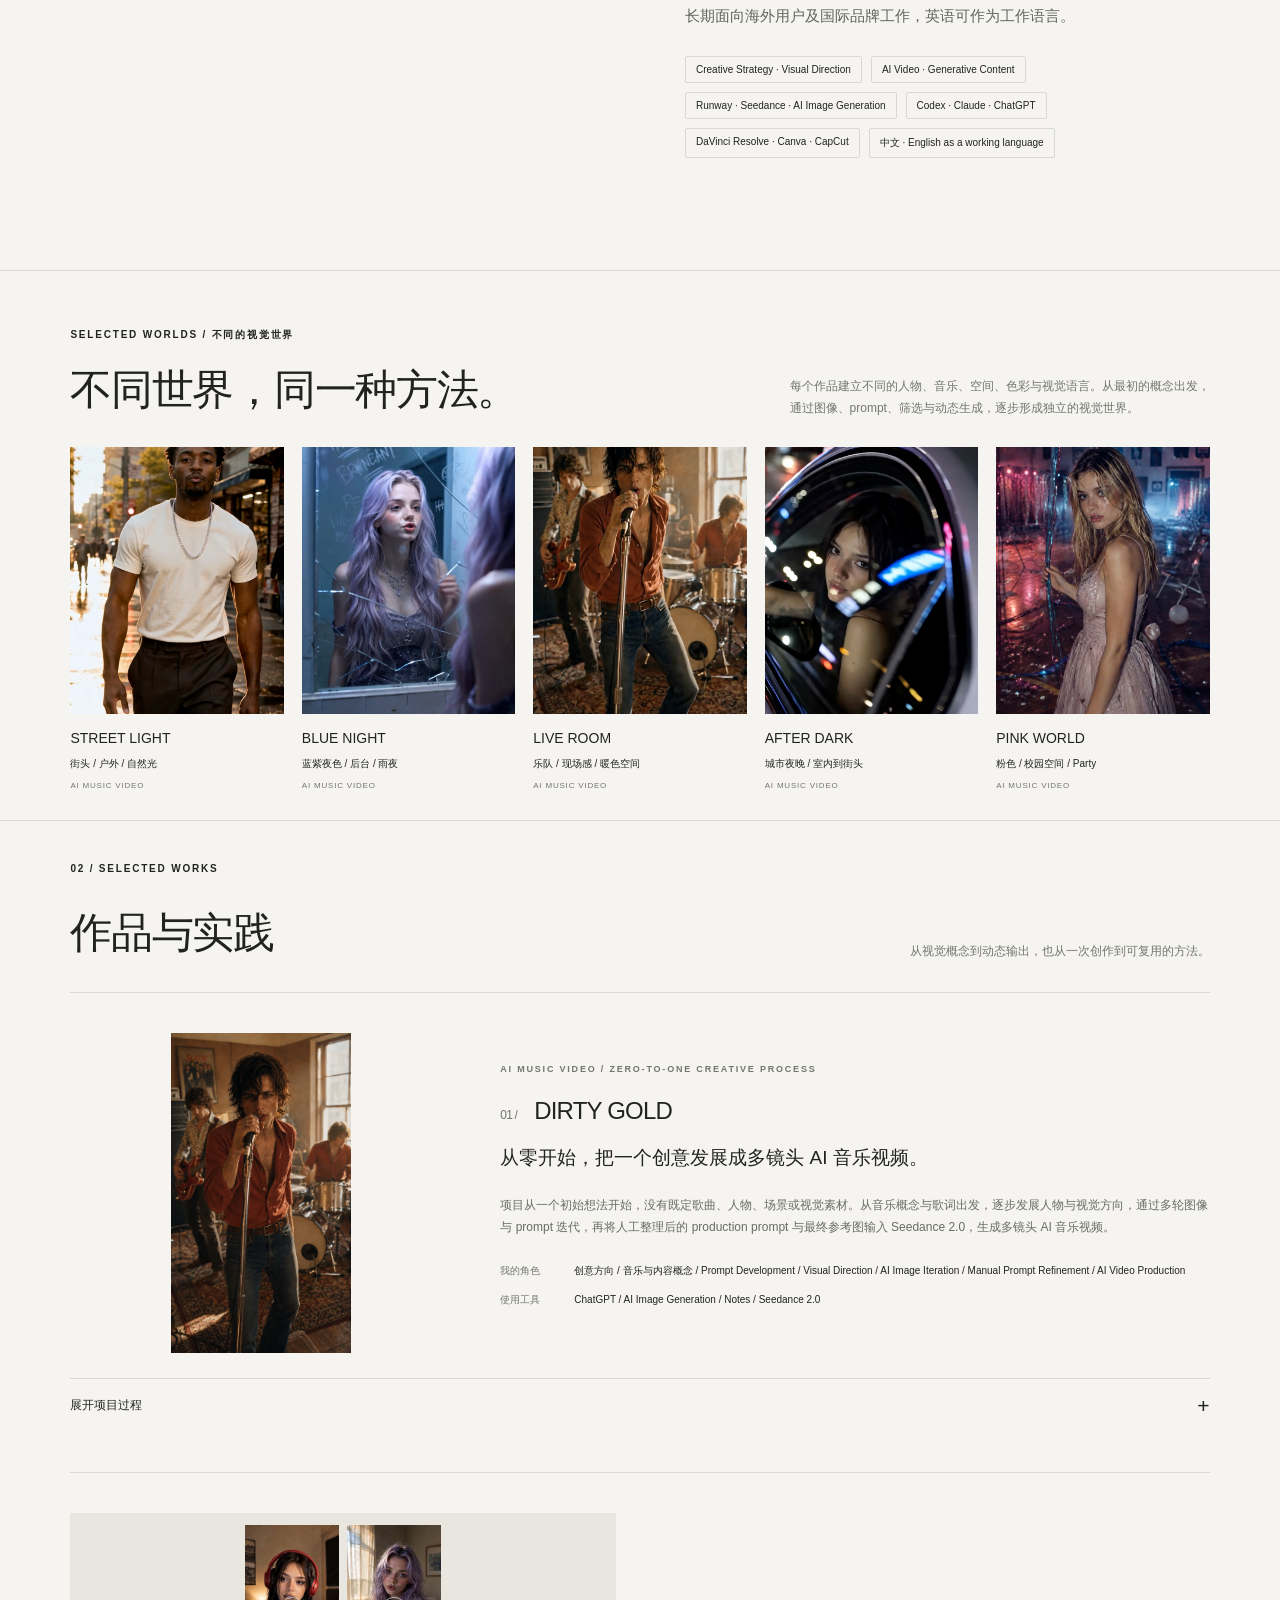
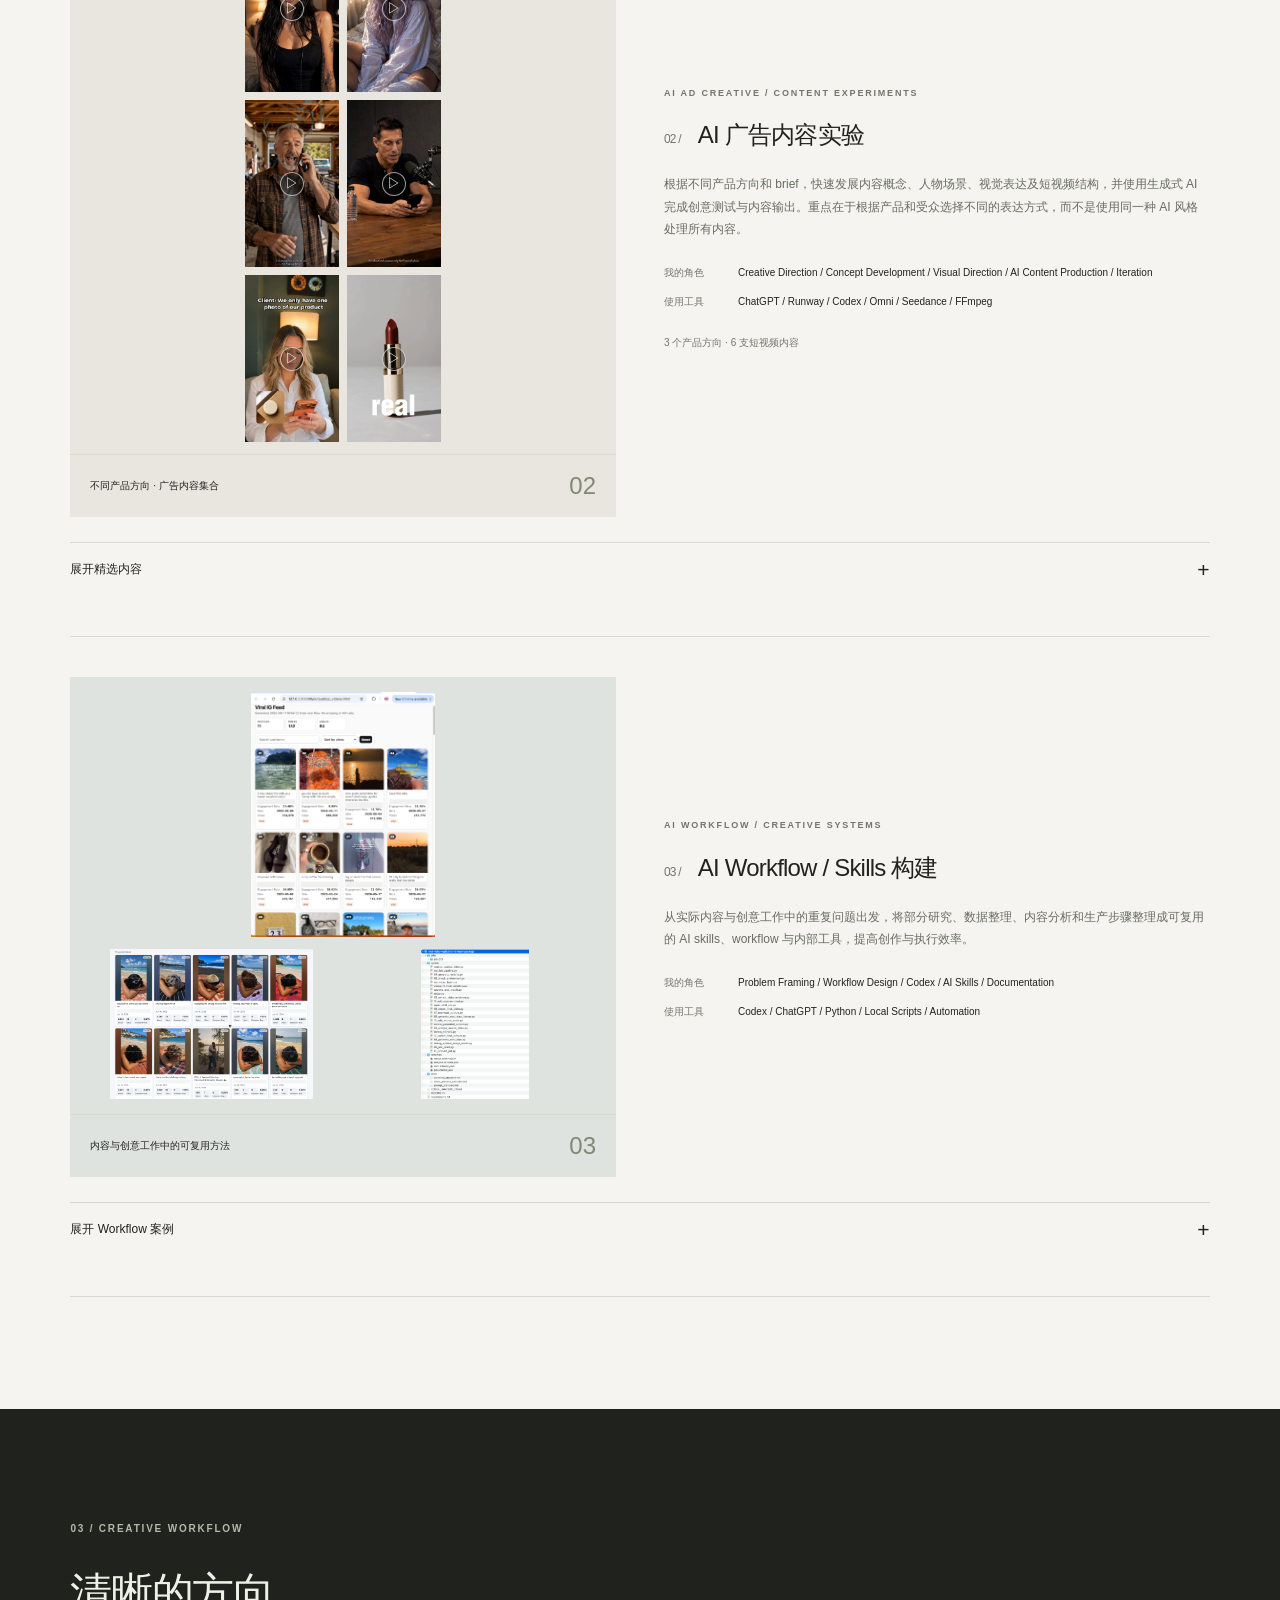
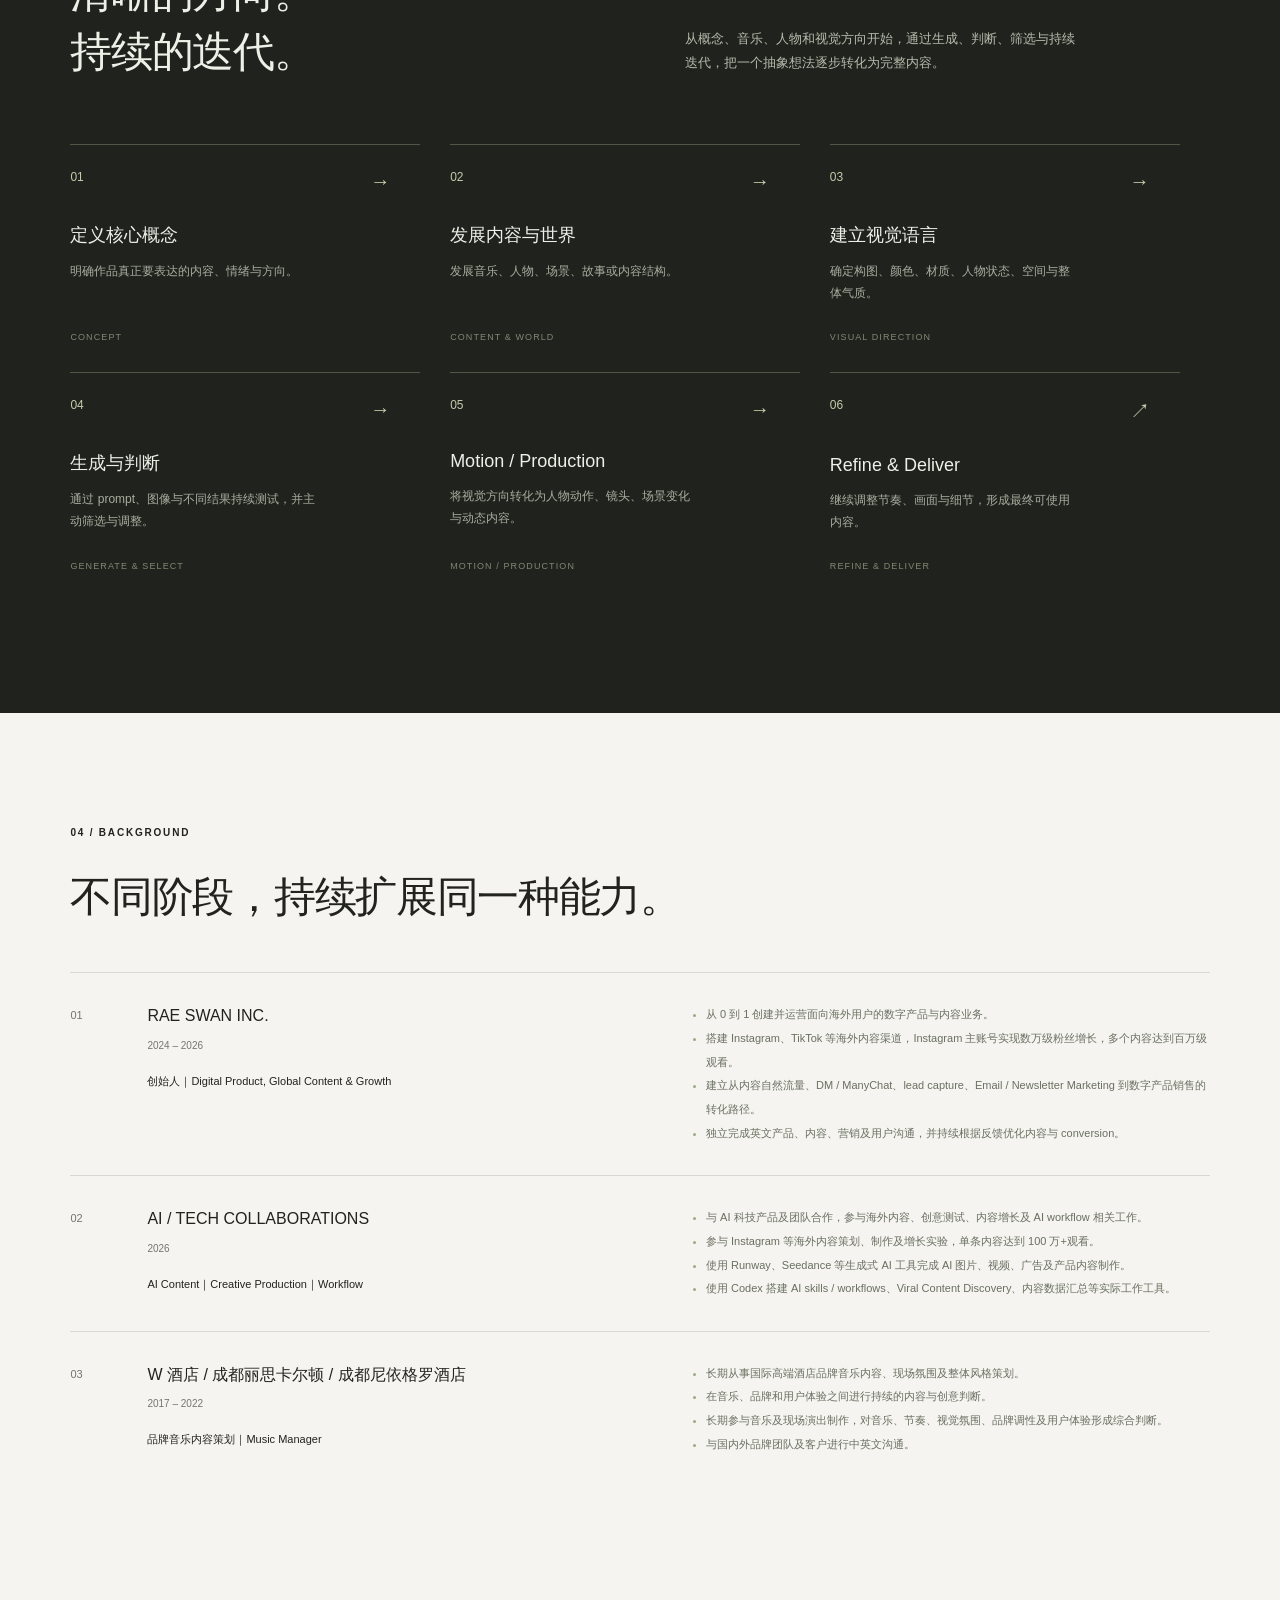
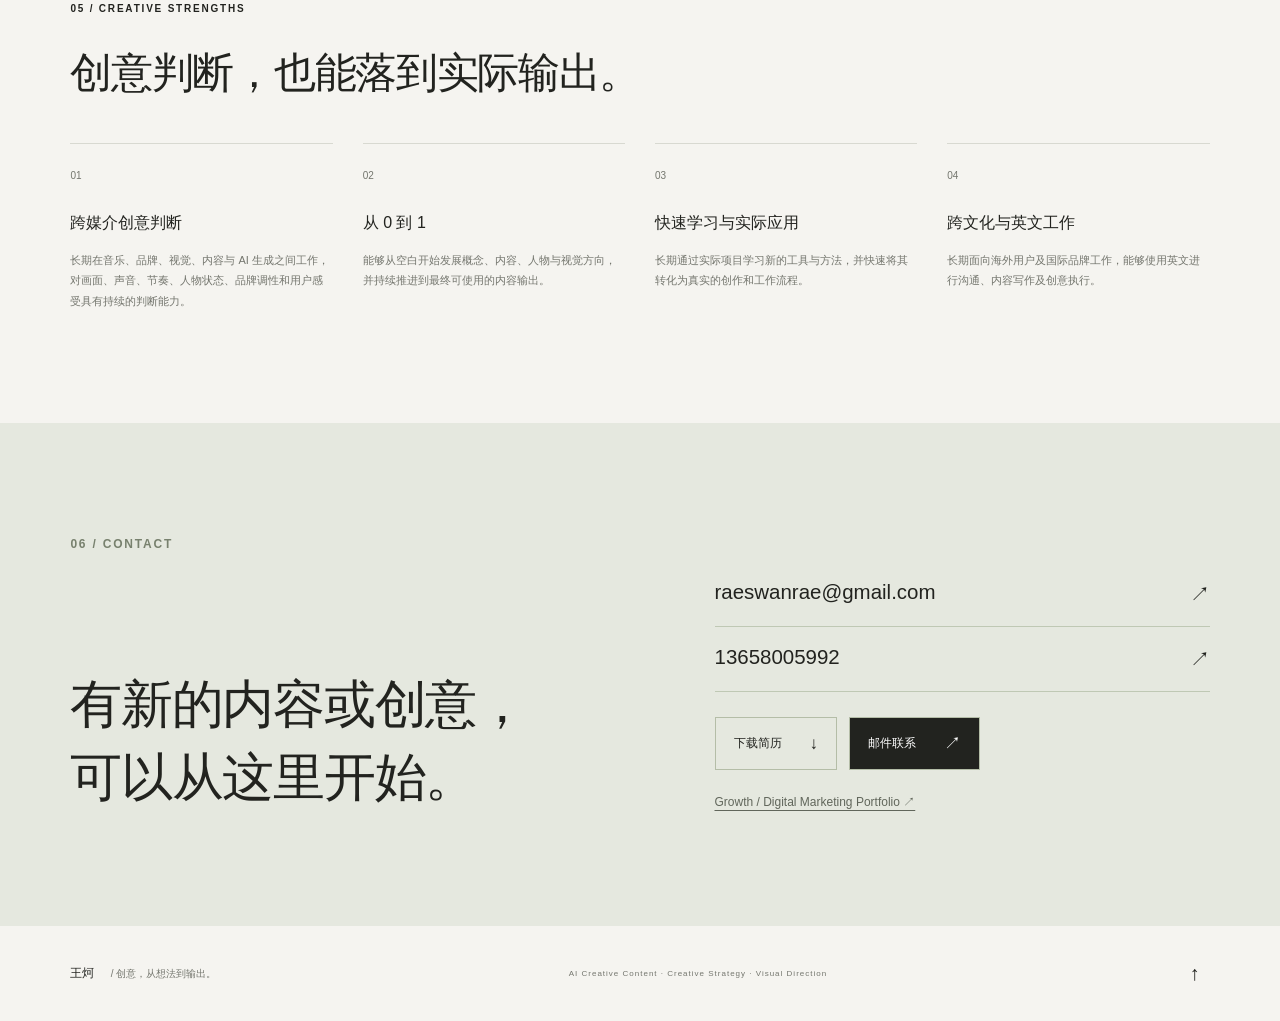
==== commit edf08807: "Align AI Creative Portfolio positioning and background with current CV" ====
--- a/index.html
+++ b/index.html
@@ -3,7 +3,7 @@
 <head>
   <meta charset="UTF-8">
   <meta name="viewport" content="width=device-width, initial-scale=1">
-  <meta name="description" content="王炣的 AI 内容与创意作品集：生成式视频、视觉概念与可复用 AI 工作流。">
+  <meta name="description" content="王炣的 AI Creative Portfolio：Creative Strategy、AI 视频、视觉概念、内容制作与 AI Workflow。">
   <meta name="theme-color" content="#f5f4f0">
   <title>王炣 — AI 内容与创意</title>
   <link rel="stylesheet" href="styles.css">
--- a/styles.css
+++ b/styles.css
@@ -4,7 +4,7 @@
 /* Navigation */
 header{position:relative;z-index:20;max-width:var(--max);margin:auto;height:105px;padding:0 var(--gutter);display:flex;justify-content:space-between;align-items:center;border-bottom:1px solid var(--line)}.wordmark{font-size:22px;font-weight:600;display:flex;gap:16px;align-items:center}.wordmark span{font:10px Arial,sans-serif;letter-spacing:1.4px;color:var(--muted)}nav{display:flex;gap:34px;font-size:12px}nav a{position:relative;padding:10px 0}nav a:after{content:"";position:absolute;height:1px;bottom:2px;left:0;width:0;background:var(--ink);transition:width .2s}nav a:hover:after{width:100%}.menu-toggle{display:none}
 /* Hero */
-.hero{padding-top:65px}.hero>.eyebrow{color:var(--muted);margin-bottom:32px}.hero-heading{display:grid;grid-template-columns:1.4fr 1fr;gap:40px;align-items:end}h1{font-size:clamp(48px,6.2vw,86px);line-height:1.22;letter-spacing:-4px;font-weight:500}.hero-aside{max-width:335px;margin-left:auto;padding-bottom:6px}.tiny-cross{font-size:37px;display:block;line-height:1;margin-bottom:22px}.hero-aside p{font-size:13px;color:#666960}.actions{display:flex;gap:12px;flex-wrap:wrap;margin-top:27px}.button{display:inline-flex;align-items:center;justify-content:space-between;gap:28px;border:1px solid #c6c8be;padding:14px 18px;font-size:12px;min-height:46px;transition:background .2s,transform .2s}.button:hover{background:#e5e7de;transform:translateY(-2px)}.button.primary{background:var(--ink);border-color:var(--ink);color:var(--white)}.button.primary:hover{background:#42483a}.button span{font-size:17px}.hero-baseline{display:flex;justify-content:space-between;align-items:center;gap:20px;margin:37px 0 28px;font-size:12px}.hero-baseline>span{font:10px Arial,sans-serif;letter-spacing:.3px;color:var(--muted)}
+.hero{padding-top:65px}.hero>.eyebrow{color:var(--muted);margin-bottom:32px}.hero-heading{display:grid;grid-template-columns:1.5fr 1fr;gap:40px;align-items:end}h1{font-size:clamp(48px,6.2vw,86px);line-height:1.22;letter-spacing:-4px;font-weight:500}.hero-aside{max-width:335px;margin-left:auto;padding-bottom:6px}.tiny-cross{font-size:37px;display:block;line-height:1;margin-bottom:22px}.hero-aside p{font-size:13px;color:#666960}.actions{display:flex;gap:12px;flex-wrap:wrap;margin-top:27px}.button{display:inline-flex;align-items:center;justify-content:space-between;gap:28px;border:1px solid #c6c8be;padding:14px 18px;font-size:12px;min-height:46px;transition:background .2s,transform .2s}.button:hover{background:#e5e7de;transform:translateY(-2px)}.button.primary{background:var(--ink);border-color:var(--ink);color:var(--white)}.button.primary:hover{background:#42483a}.button span{font-size:17px}.hero-baseline{display:flex;justify-content:space-between;align-items:center;gap:20px;margin:37px 0 28px;font-size:12px}.hero-baseline>span{font:10px Arial,sans-serif;letter-spacing:.3px;color:var(--muted)}
 /* Section rhythm */
 h2{font-size:clamp(29px,3.3vw,45px);line-height:1.4;letter-spacing:-1.3px}.intro{display:grid;grid-template-columns:1fr 1fr;gap:90px;border-bottom:1px solid var(--line)}.intro-text{padding-top:40px;font-size:15px;color:#61665b}.tags{display:flex;gap:9px;flex-wrap:wrap;margin-top:26px}.tags span{font-size:10px;border:1px solid var(--line);padding:7px 10px;border-radius:2px}.section-heading{display:flex;align-items:flex-end;justify-content:space-between;gap:32px}.section-heading>p{max-width:300px;font-size:12px;color:var(--muted)}.asset-note{display:flex;gap:8px;align-items:center;font-size:10px;color:var(--muted);margin:26px 0 38px}.asset-note>span{width:5px;height:5px;border-radius:50%;background:#828d6a}.cases{border-top:1px solid var(--line)}.case{display:grid;grid-template-columns:1fr 1fr;gap:48px;padding:40px 0;border-bottom:1px solid var(--line);align-items:start}.case-cover{position:relative;background:#e7e9e1}.case-cover>.media{aspect-ratio:1.24}.cover-caption{display:flex;justify-content:space-between;align-items:center;border-top:1px solid #d7dacf;padding:17px 20px;font-size:10px}.cover-caption>span:last-child{font:24px Arial,sans-serif;color:#818875}.case:nth-child(2) .case-cover{background:#e9e5df}.case:nth-child(3) .case-cover{background:#dee3df}.case-info>.eyebrow{font-size:9px;color:var(--muted);margin:9px 0 17px}.case-info h3{font-size:24px;line-height:1.5;letter-spacing:-.8px;display:flex;gap:17px;align-items:baseline}.case-info h3>span{font:12px Arial,sans-serif;color:var(--muted);white-space:nowrap}.case-info>p{font-size:12px;color:#686d61;margin-top:20px}.case-info dl{margin:23px 0}.case-info dl>div{display:grid;grid-template-columns:66px 1fr;gap:8px;margin:10px 0;font-size:10px;line-height:1.9}.case-info dt{color:var(--muted)}.case-info dd{margin:0}summary{list-style:none;cursor:pointer;display:flex;justify-content:space-between;align-items:center;padding:16px 0 7px;border-top:1px solid var(--line);font-size:12px}summary::-webkit-details-marker{display:none}.detail-plus{font-size:21px;font-weight:300;transition:transform .2s}details[open] .detail-plus{transform:rotate(45deg)}.case-expanded{padding-top:22px}.case-expanded h4{font-size:11px;font-weight:500;margin:18px 0 12px}.case-expanded>p{font-size:11px;color:var(--muted);margin-bottom:12px}.process-chips{list-style:none;padding:0;display:flex;flex-wrap:wrap;gap:9px}.process-chips li{font-size:10px;padding:7px 9px;background:#e9ebe2}.process-chips li:not(:last-child):after{content:' →';color:#8a8f7f}.gallery{display:grid;grid-template-columns:repeat(3,minmax(0,1fr));gap:10px;margin-top:15px}.gallery figure{margin:0;min-width:0}.gallery .media{aspect-ratio:1}.gallery figcaption{font-size:9px;line-height:1.6;margin-top:8px;color:var(--muted)}.gallery figcaption>span{display:block;margin-bottom:4px}.gallery .placeholder{padding:8px;gap:7px}.gallery .placeholder-icon{font-size:20px;width:30px;height:30px}.gallery .placeholder>span:not(.placeholder-icon){font-size:9px}.gallery .placeholder small{display:none}
 /* Media fallbacks and working lightbox */
@@ -207,3 +207,12 @@
 .wv-neighbor span{font-size:25px}.wv-neighbor:hover{opacity:.9;transform:translateY(-3px)}
 .wv-nav{display:none;justify-content:space-between;width:100%}
 @media(max-width:680px){#case-3 .wf-example,#case-3 .wf-sop{grid-template-columns:minmax(0,1fr)}#case-3 .wf-sop .wf-evidence img{max-height:460px}dialog.world-viewer{width:100vw;height:100dvh;max-height:100dvh;max-width:100vw;margin:0;padding:10px 18px calc(10px + env(safe-area-inset-bottom))}.wv-stage{grid-template-columns:minmax(0,1fr);gap:0}.wv-neighbor{display:none}.wv-nav{display:flex}.wv-head{margin-bottom:8px}.wv-title{font-size:15px;margin-top:8px}.wv-controls{margin-top:6px}.wv-shell:fullscreen{padding:10px 18px}}
+
+/* Single-action fallback when browser policy blocks audible playback. */
+.wv-play-fallback{position:absolute;left:50%;top:50%;transform:translate(-50%,-50%);width:64px;height:64px;border:1px solid #e7e9e1;border-radius:50%;background:#20231dcc;color:#e7e9e1;font-size:30px;cursor:pointer}.wv-play-fallback[hidden]{display:none}
+
+/* Profile paragraphs and the companion portfolio link retain the editorial layout. */
+.intro-text{white-space:pre-line}
+.growth-portfolio-link{display:inline-block;margin-top:22px;font-size:12px;line-height:1.8;color:#61665b;text-decoration:underline;text-underline-offset:4px}
+.growth-portfolio-link:hover{color:var(--ink)}
+.experience h2,.strengths h2{text-wrap:balance}
